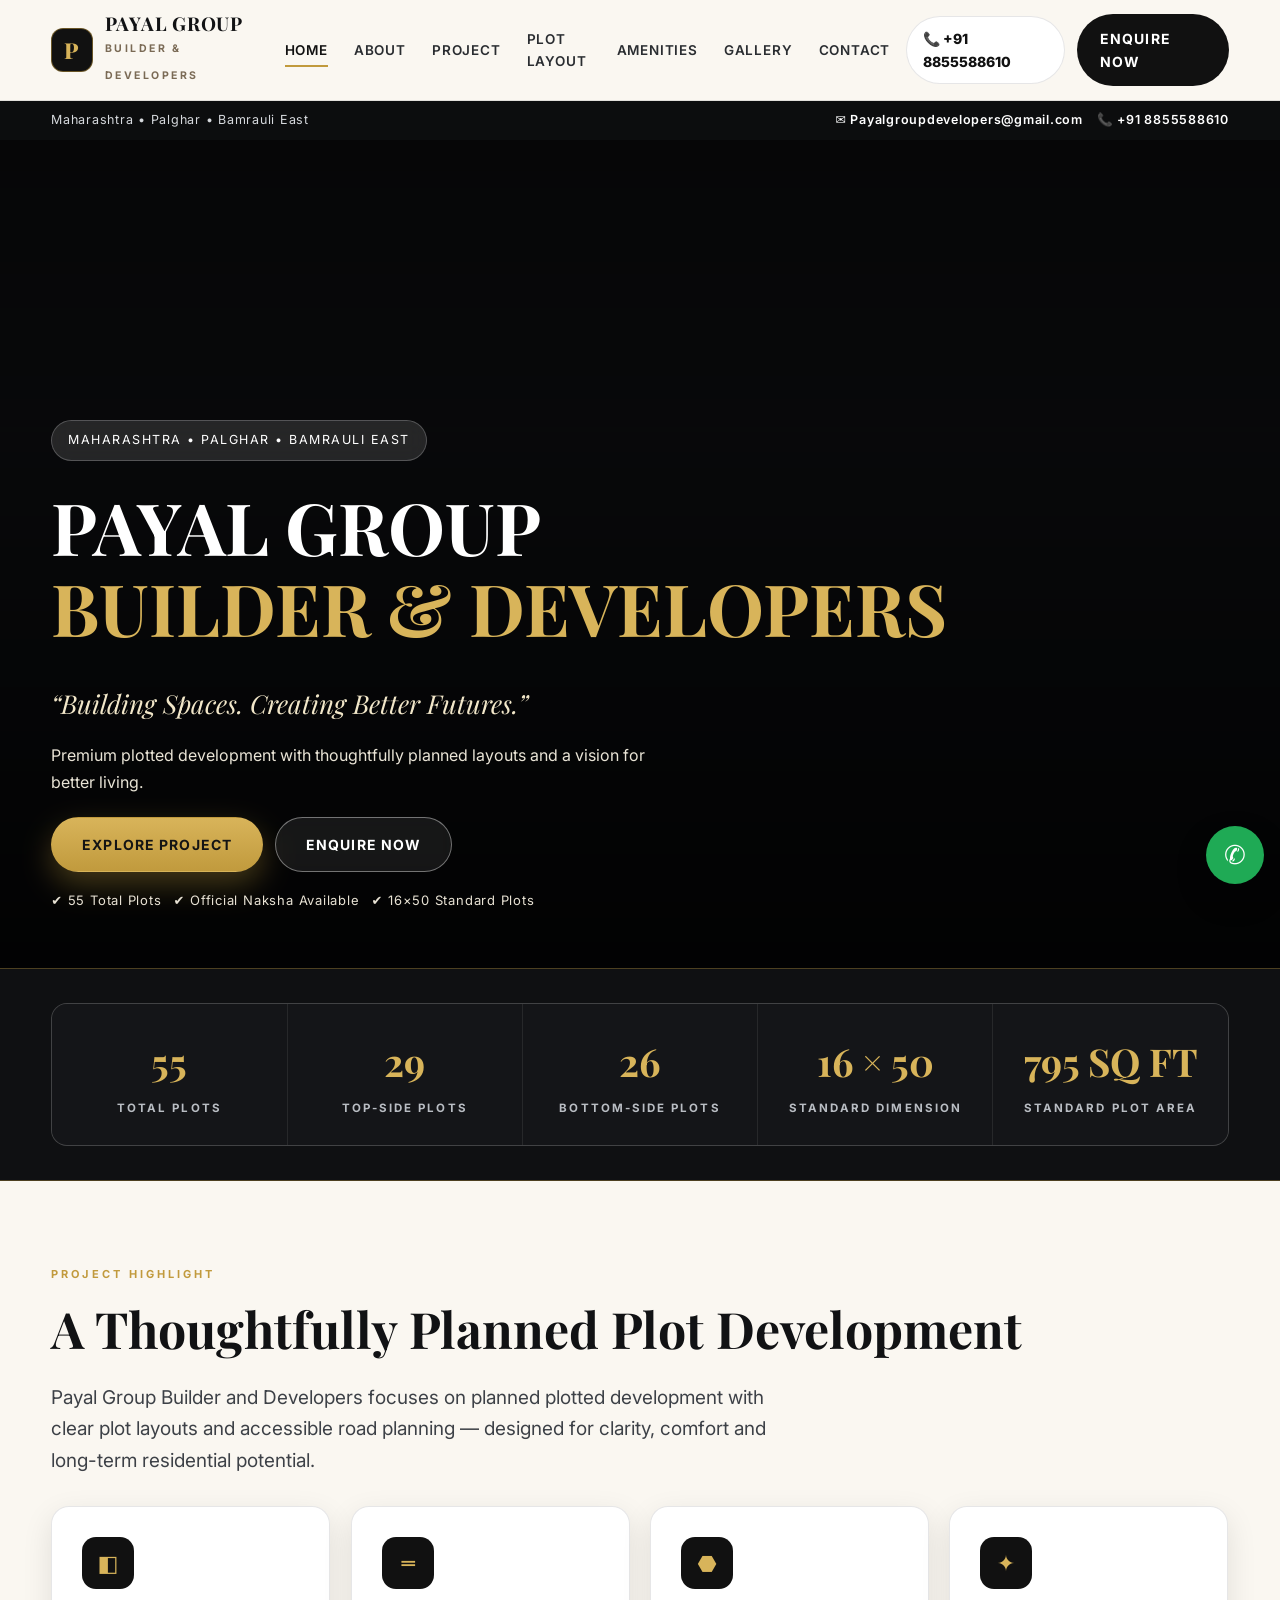
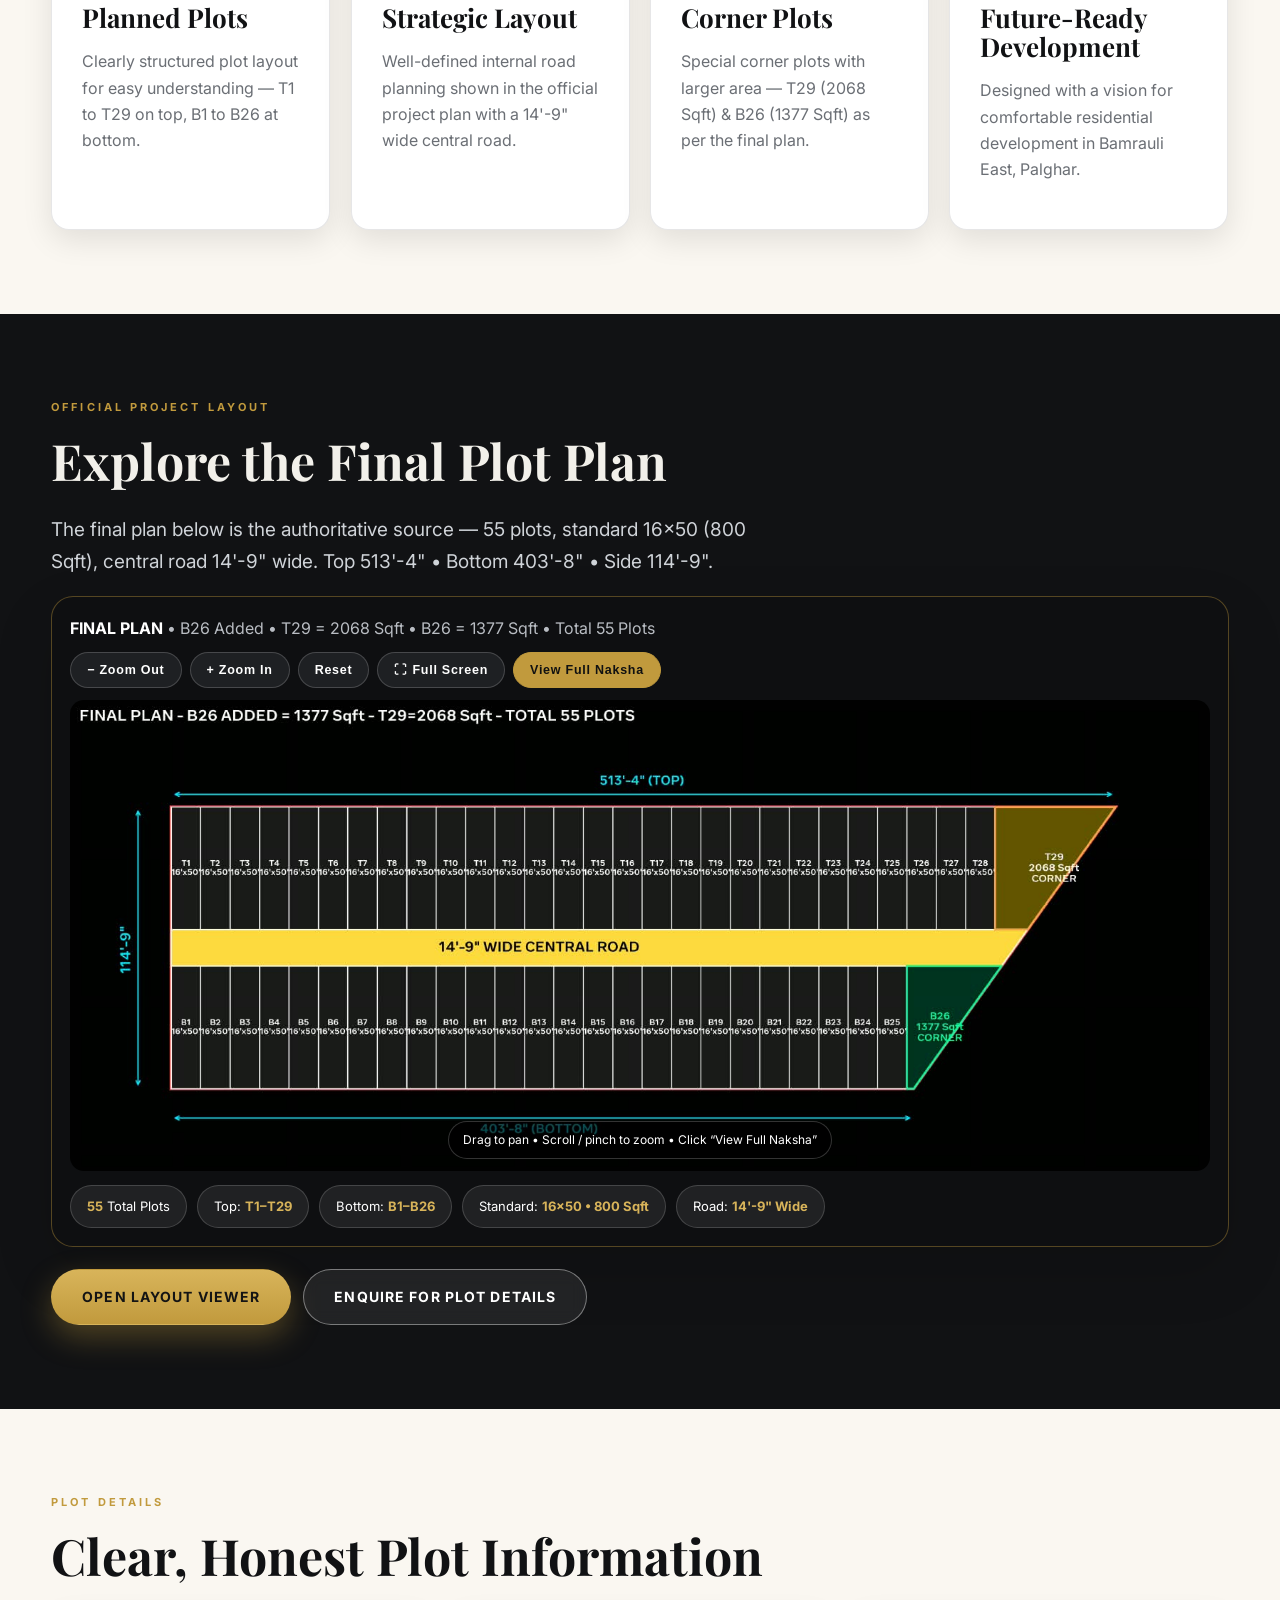
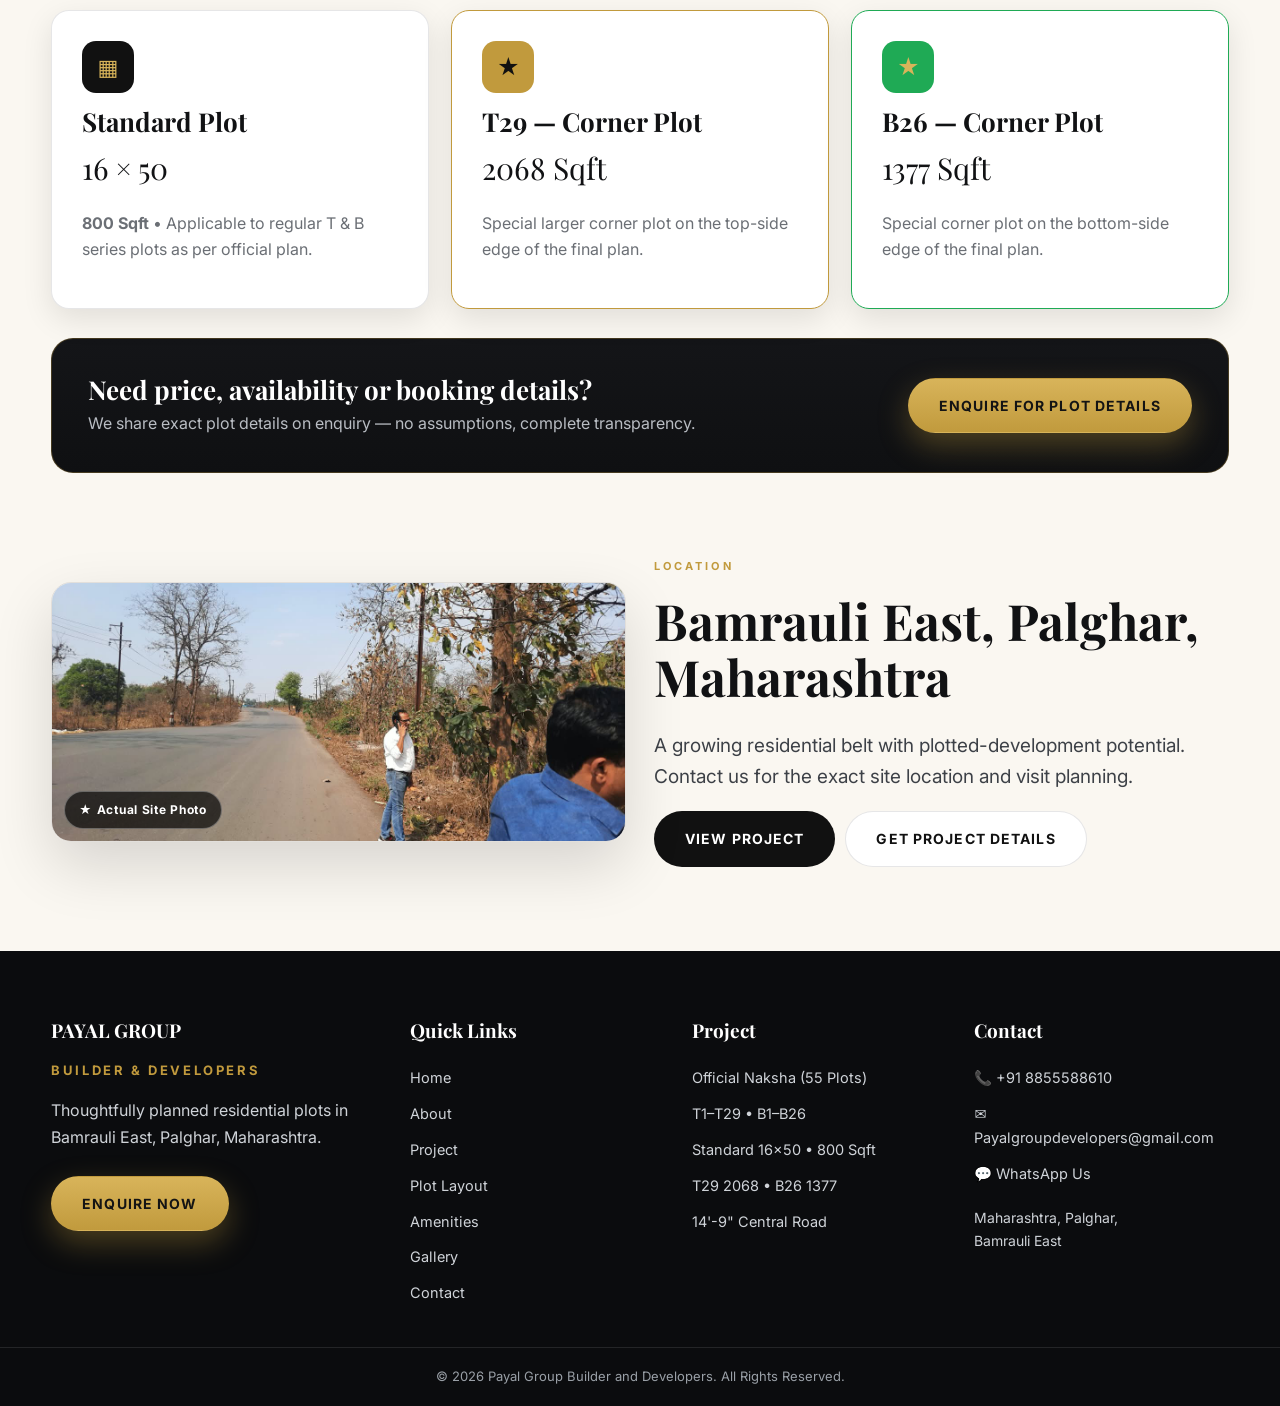
==== index.html @ 5e0423dc "Payal Group Builder and Developers website - initial release" ====
<!DOCTYPE html>
<html lang="en">
<head>
<meta charset="UTF-8"><meta name="viewport" content="width=device-width, initial-scale=1.0">
<title>Payal Group Builder and Developers | Plots in Palghar, Maharashtra</title>
<meta name="description" content="Payal Group Builder and Developers – Explore planned residential plots in Bamrauli East, Palghar, Maharashtra with the official project layout and plot details.">
<link rel="preconnect" href="https://fonts.googleapis.com"><link rel="preconnect" href="https://fonts.gstatic.com" crossorigin>
<link href="https://fonts.googleapis.com/css2?family=Playfair+Display:wght@500;600;700;800&family=Inter:wght@400;500;600;700;800&display=swap" rel="stylesheet">
<link rel="stylesheet" href="css/style.css">
</head>
<body>
<div class="topbar"><div class="container"><span>Maharashtra • Palghar • Bamrauli East</span><span class="top-links"><a class="email-link" href="mailto:Payalgroupdevelopers@gmail.com">✉️ Payalgroupdevelopers@gmail.com</a><a href="tel:+918855588610">📞 +91 8855588610</a></span></div></div>
<header class="site"><div class="container nav">
<a class="brand" href="index.html"><span class="brand-mark">P</span><span><b>PAYAL GROUP</b><small>BUILDER & DEVELOPERS</small></span></a>
<nav class="links"><a href="index.html">Home</a><a href="about.html">About</a><a href="project.html">Project</a><a href="layout.html">Plot Layout</a><a href="amenities.html">Amenities</a><a href="gallery.html">Gallery</a><a href="contact.html">Contact</a></nav>
<div class="nav-cta"><a class="phone-pill" href="tel:+918855588610">📞 +91 8855588610</a><a class="btn btn-dark" href="enquire.html" style="padding:12px 22px">Enquire Now</a><button class="hamburger" id="hamburger" onclick="toggleMenu()">☰</button></div>
</div><div class="mobile-menu" id="mobileMenu"><div class="inner">
<a href="index.html">Home <span>→</span></a><a href="about.html">About <span>→</span></a><a href="project.html">Project <span>→</span></a><a href="layout.html">Plot Layout <span>→</span></a><a href="amenities.html">Amenities <span>→</span></a><a href="gallery.html">Gallery <span>→</span></a><a href="contact.html">Contact <span>→</span></a>
<div class="mcta"><a href="enquire.html" class="btn btn-gold" style="justify-content:center">Enquire Now</a><a href="tel:+918855588610" class="btn btn-outline" style="justify-content:center">Call Now</a></div>
</div></div></header>

<section class="hero">
<div class="hero-bg"><img src="https://images.unsplash.com/photo-1500382017468-9049fed747ef?q=80&w=1800&auto=format&fit=crop" alt="Premium plotted development landscape"></div>
<div class="hero-overlay"></div>
<div class="hero-content">
<div class="badge reveal">Maharashtra • Palghar • Bamrauli East</div>
<h1 class="reveal">PAYAL GROUP<br><span>BUILDER & DEVELOPERS</span></h1>
<p class="sub reveal">“Building Spaces. Creating Better Futures.”</p>
<p class="reveal" style="max-width:60ch;color:#e9e4d6">Premium plotted development with thoughtfully planned layouts and a vision for better living.</p>
<div class="hero-actions reveal"><a class="btn btn-gold" href="project.html">Explore Project</a><a class="btn btn-outline" href="enquire.html">Enquire Now</a></div>
<div class="hero-meta reveal"><span>✔ 55 Total Plots</span><span>✔ Official Naksha Available</span><span>✔ 16×50 Standard Plots</span></div>
</div>
</section>

<div class="stats"><div class="container"><div class="stats-grid">
<div class="stat"><strong data-count="55">0</strong><span>Total Plots</span></div>
<div class="stat"><strong data-count="29">0</strong><span>Top-Side Plots</span></div>
<div class="stat"><strong data-count="26">0</strong><span>Bottom-Side Plots</span></div>
<div class="stat"><strong>16 × 50</strong><span>Standard Dimension</span></div>
<div class="stat"><strong data-count="800" data-suffix=" SQ FT">0</strong><span>Standard Plot Area</span></div>
</div></div></div>

<section><div class="container">
<div class="eyebrow reveal">Project Highlight</div>
<h2 class="reveal">A Thoughtfully Planned Plot Development</h2>
<p class="lead reveal">Payal Group Builder and Developers focuses on planned plotted development with clear plot layouts and accessible road planning — designed for clarity, comfort and long-term residential potential.</p>
<div class="grid4" style="margin-top:30px">
<div class="card reveal"><div class="icon">◧</div><h3>Planned Plots</h3><p class="muted">Clearly structured plot layout for easy understanding — T1 to T29 on top, B1 to B26 at bottom.</p></div>
<div class="card reveal"><div class="icon">═</div><h3>Strategic Layout</h3><p class="muted">Well-defined internal road planning shown in the official project plan with a 14'-9" wide central road.</p></div>
<div class="card reveal"><div class="icon">⬣</div><h3>Corner Plots</h3><p class="muted">Special corner plots with larger area — T29 (2068 Sqft) & B26 (1377 Sqft) as per the final plan.</p></div>
<div class="card reveal"><div class="icon">✦</div><h3>Future-Ready Development</h3><p class="muted">Designed with a vision for comfortable residential development in Bamrauli East, Palghar.</p></div>
</div>
</div></section>

<section class="dark"><div class="container">
<div class="eyebrow reveal">Official Project Layout</div>
<h2 class="reveal">Explore the Final Plot Plan</h2>
<p class="lead reveal">The final plan below is the authoritative source — 55 plots, standard 16×50 (800 Sqft), central road 14'-9" wide. Top 513'-4" • Bottom 403'-8" • Side 114'-9".</p>
<div class="plan-frame reveal" id="planFrame">
<div class="plan-toolbar"><div><b>FINAL PLAN</b> <span class="muted" style="color:#b9bdc3">• B26 Added • T29 = 2068 Sqft • B26 = 1377 Sqft • Total 55 Plots</span></div>
<div class="tools"><button class="tbtn" data-zoom-out>− Zoom Out</button><button class="tbtn" data-zoom-in>+ Zoom In</button><button class="tbtn" data-zoom-reset>Reset</button><button class="tbtn" data-full>⛶ Full Screen</button><button class="tbtn" onclick="openPlanLightbox()" style="background:#C19A3D;border-color:#C19A3D;color:#111">View Full Naksha</button></div></div>
<div class="viewer" id="planViewer"><img id="planViewerImg" src="assets/final-plan.jpg" alt="Official Final Plan — 55 plots, T1-T29, B1-B26, T29 2068 Sqft, B26 1377 Sqft"><span class="hint">Drag to pan • Scroll / pinch to zoom • Click “View Full Naksha”</span></div>
<div id="planFallback" style="display:none"><div class="notice"><b>Official naksha image:</b> please save your provided FINAL PLAN drawing as <b>assets/final-plan.jpg</b> in this folder. Below is a data-accurate schematic for reference only — the uploaded image remains authoritative.</div>
<div style="background:#000;border-radius:14px;padding:18px;margin-top:12px;color:#fff"><div style="display:flex;justify-content:space-between;font-size:12px;color:#22d3ee"><span>← 513'-4" (TOP) →</span><span>114'-9"</span></div><div style="border:1px solid #f87171;margin:10px 0;overflow:hidden;border-radius:8px"><div style="display:grid;grid-template-columns:repeat(29,1fr);font-size:8px;text-align:center;background:#18181b;color:#ddd"><script>document.write(Array.from({length:29},(_,i)=>`<div style='border-right:1px solid #444;padding:14px 0'>T${i+1}<br>16×50</div>`).join(''))</script></div><div style="background:#facc15;color:#111;text-align:center;font-weight:800;padding:10px;font-size:13px">14'-9" WIDE CENTRAL ROAD</div><div style="display:grid;grid-template-columns:repeat(26,1fr);font-size:8px;text-align:center;background:#18181b;color:#ddd"><script>document.write(Array.from({length:26},(_,i)=>`<div style='border-right:1px solid #444;padding:14px 0'>B${i+1}<br>16×50</div>`).join(''))</script></div></div><div style="font-size:12px;color:#22d3ee;text-align:center">← 403'-8" (BOTTOM) → &nbsp; • &nbsp; T29 = 2068 Sqft Corner &nbsp; • &nbsp; B26 = 1377 Sqft Corner</div></div></div>
<div class="data-chips"><span class="chip"><b>55</b> Total Plots</span><span class="chip">Top: <b>T1–T29</b></span><span class="chip">Bottom: <b>B1–B26</b></span><span class="chip">Standard: <b>16×50 • 800 Sqft</b></span><span class="chip">Road: <b>14'-9" Wide</b></span></div>
</div>
<div style="display:flex;gap:12px;flex-wrap:wrap;margin-top:22px"><a class="btn btn-gold" href="layout.html">Open Layout Viewer</a><a class="btn btn-outline" href="enquire.html">Enquire for Plot Details</a></div>
</div></section>

<section><div class="container">
<div class="eyebrow reveal">Plot Details</div>
<h2 class="reveal">Clear, Honest Plot Information</h2>
<div class="grid3" style="margin-top:26px">
<div class="card reveal"><div class="icon">▦</div><h3>Standard Plot</h3><p style="font-family:var(--serif);font-size:30px;margin:6px 0">16 × 50</p><p class="muted"><b>800 Sqft</b> • Applicable to regular T & B series plots as per official plan.</p></div>
<div class="card reveal" style="border-color:#C19A3D"><div class="icon" style="background:#C19A3D;color:#111">★</div><h3>T29 — Corner Plot</h3><p style="font-family:var(--serif);font-size:30px;margin:6px 0">2068 Sqft</p><p class="muted">Special larger corner plot on the top-side edge of the final plan.</p></div>
<div class="card reveal" style="border-color:#1faa55"><div class="icon" style="background:#1faa55">★</div><h3>B26 — Corner Plot</h3><p style="font-family:var(--serif);font-size:30px;margin:6px 0">1377 Sqft</p><p class="muted">Special corner plot on the bottom-side edge of the final plan.</p></div>
</div>
<div class="band reveal" style="margin-top:28px"><div><h3 style="margin:0">Need price, availability or booking details?</h3><p class="muted" style="color:#b9bdc3;margin:6px 0 0">We share exact plot details on enquiry — no assumptions, complete transparency.</p></div><a class="btn btn-gold" href="enquire.html">Enquire for Plot Details</a></div>
</div></section>

<section style="padding-top:0"><div class="container grid2">
<div class="photo-frame reveal"><img src="assets/site-photo.jpg" alt="Actual site approach road — Bamrauli East, Palghar"><span class="photo-tag">★ Actual Site Photo</span></div>
<div><div class="eyebrow reveal">Location</div><h2 class="reveal">Bamrauli East, Palghar, Maharashtra</h2><p class="lead reveal">A growing residential belt with plotted-development potential. Contact us for the exact site location and visit planning.</p><div class="reveal" style="display:flex;gap:10px;flex-wrap:wrap;margin-top:16px"><a class="btn btn-dark" href="project.html">View Project</a><a class="btn btn-ghost" href="https://wa.me/918855588610?text=Hi%2C%20please%20share%20the%20project%20location%20in%20Bamrauli%20East%2C%20Palghar." target="_blank">Get Project Details</a></div></div>
</div></section>

<footer><div class="fgrid">
<div><h4>PAYAL GROUP</h4><p style="font-size:13px;letter-spacing:.2em;color:#C19A3D;font-weight:700">BUILDER & DEVELOPERS</p><p>Thoughtfully planned residential plots in Bamrauli East, Palghar, Maharashtra.</p><a class="btn btn-gold" href="enquire.html" style="margin-top:10px">Enquire Now</a></div>
<div><h4>Quick Links</h4><a href="index.html">Home</a><a href="about.html">About</a><a href="project.html">Project</a><a href="layout.html">Plot Layout</a><a href="amenities.html">Amenities</a><a href="gallery.html">Gallery</a><a href="contact.html">Contact</a></div>
<div><h4>Project</h4><a href="layout.html">Official Naksha (55 Plots)</a><a href="project.html">T1–T29 • B1–B26</a><a href="project.html">Standard 16×50 • 800 Sqft</a><a href="project.html">T29 2068 • B26 1377</a><a href="project.html">14'-9" Central Road</a></div>
<div><h4>Contact</h4><a href="tel:+918855588610">📞 +91 8855588610</a><a href="mailto:Payalgroupdevelopers@gmail.com">✉️ Payalgroupdevelopers@gmail.com</a><a href="https://wa.me/918855588610" target="_blank">💬 WhatsApp Us</a><p style="font-size:14px">Maharashtra, Palghar,<br>Bamrauli East</p></div>
</div><div class="copy">© 2026 Payal Group Builder and Developers. All Rights Reserved.</div></footer>
<div class="float-bar"><a class="float-call" href="tel:+918855588610">📞 Call Now</a><a class="float-wa" href="https://wa.me/918855588610?text=Hi%2C%20I%20want%20plot%20details%20in%20Bamrauli%20East%2C%20Palghar." target="_blank">WhatsApp</a></div>
<a class="side-wa" href="https://wa.me/918855588610?text=Hi%2C%20I%20want%20plot%20details." target="_blank">✆</a>
<div class="lightbox" id="lightbox"><button class="lb-close" onclick="closeLightbox()">✕</button><img id="lightboxImg" src="" alt="Full naksha view"></div>
<script src="js/main.js"></script>
</body>
</html>
---- css/style.css ----
/* Payal Group Builder & Developers — Premium Theme */
:root{
  --charcoal:#111214; --charcoal2:#1a1c1f; --charcoal3:#232629;
  --warm:#FAF7F1; --warm2:#F1EAE0; --muted:#6b6f75;
  --gold:#C19A3D; --gold2:#D8B45A; --gold-soft:#f3e8cd;
  --earth:#7a6a55; --line:rgba(17,18,20,.1); --line-light:rgba(255,255,255,.14);
  --serif:"Playfair Display",Georgia,serif; --sans:"Inter",system-ui,-apple-system,Segoe UI,Roboto,Arial,sans-serif;
  --radius:18px; --shadow:0 24px 60px rgba(0,0,0,.14); --shadow-sm:0 10px 30px rgba(0,0,0,.1);
  --max:1200px;
}
*{box-sizing:border-box}
html{scroll-behavior:smooth}
html,body{overflow-x:clip}
@supports not (overflow:clip){html,body{overflow-x:hidden}}
body{margin:0;font-family:var(--sans);color:var(--charcoal);background:var(--warm);line-height:1.65;-webkit-font-smoothing:antialiased}
img{max-width:100%;display:block}
a{color:inherit}
.container{width:min(var(--max),92%);margin:0 auto}
section{padding:84px 0}
.eyebrow{letter-spacing:.28em;font-size:11px;font-weight:700;color:var(--gold);text-transform:uppercase}
h1,h2,h3{font-family:var(--serif);line-height:1.12;margin:.35em 0 .5em;font-weight:700}
h1{font-size:clamp(38px,6vw,72px)} h2{font-size:clamp(30px,4vw,50px)} h3{font-size:clamp(20px,2.4vw,26px)}
.lead{font-size:clamp(16px,1.6vw,19px);color:#3d4147;max-width:62ch}
.dark .lead{color:#cfd3d8}
.muted{color:var(--muted)} .dark .muted{color:#a9adb3}
.btn{display:inline-flex;align-items:center;justify-content:center;gap:10px;padding:15px 30px;border-radius:999px;font-weight:700;font-size:14px;letter-spacing:.08em;text-decoration:none;border:1px solid transparent;cursor:pointer;transition:.25s;text-transform:uppercase}
.btn-gold{background:linear-gradient(180deg,var(--gold2),var(--gold));color:#141414;box-shadow:0 12px 30px rgba(193,154,61,.35)}
.btn-gold:hover{transform:translateY(-2px);box-shadow:0 18px 40px rgba(193,154,61,.45)}
.btn-outline{border-color:rgba(255,255,255,.4);color:#fff;background:rgba(255,255,255,.08);backdrop-filter:blur(8px)}
.btn-outline:hover{background:#fff;color:#111}
.btn-dark{background:#111;color:#fff} .btn-dark:hover{background:#000;transform:translateY(-2px)}
.btn-light{background:#fff;color:#111} .btn-ghost{border-color:var(--line);color:#111;background:#fff}
.badge{display:inline-flex;align-items:center;gap:8px;padding:9px 16px;border-radius:999px;background:rgba(255,255,255,.12);border:1px solid rgba(255,255,255,.22);color:#fff;font-size:12.5px;letter-spacing:.12em;text-transform:uppercase;backdrop-filter:blur(10px)}
.badge.darkb{background:#111;color:#fff;border-color:#111}
/* Header */
.topbar{background:#0c0d0e;color:#d6d9dd;font-size:12.5px;letter-spacing:.06em}
.topbar .container{display:flex;justify-content:space-between;align-items:center;padding:9px 0;gap:12px}
.topbar a{text-decoration:none;color:#fff;font-weight:600}
.topbar .container{flex-wrap:wrap;row-gap:4px}
.top-links{display:flex;gap:14px;align-items:center;flex-wrap:wrap}
.email-link{overflow:hidden;text-overflow:ellipsis;white-space:nowrap;max-width:60vw}
.photo-frame{position:relative;border-radius:20px;overflow:hidden;box-shadow:var(--shadow);border:1px solid var(--line)}
.photo-frame img{width:100%;height:auto;object-fit:cover}
.photo-tag{position:absolute;left:12px;bottom:12px;background:rgba(0,0,0,.68);color:#fff;font-size:12px;font-weight:700;letter-spacing:.06em;padding:8px 14px;border-radius:999px;border:1px solid rgba(255,255,255,.3)}
.plan-img{width:100%;height:auto;border-radius:14px;border:1px solid rgba(255,255,255,.15);cursor:zoom-in}
header.site{position:fixed;top:0;left:0;right:0;z-index:90;background:rgba(250,247,241,.97);backdrop-filter:blur(14px);-webkit-backdrop-filter:blur(14px);border-bottom:1px solid var(--line)}
.nav{display:flex;align-items:center;justify-content:space-between;padding:14px 0;gap:16px}
.brand{text-decoration:none;display:flex;align-items:center;gap:12px}
.brand-mark{width:44px;height:44px;border-radius:12px;background:#111;color:var(--gold2);display:grid;place-items:center;font-family:var(--serif);font-weight:800;font-size:22px;border:1px solid rgba(193,154,61,.5)}
.brand b{font-family:var(--serif);font-size:19px;letter-spacing:.04em;display:block;line-height:1}
.brand small{font-size:10.5px;letter-spacing:.24em;color:var(--earth);font-weight:700}
.links{display:flex;gap:26px;align-items:center}
.links a{text-decoration:none;font-size:13.5px;font-weight:600;letter-spacing:.06em;color:#2a2d31;text-transform:uppercase;position:relative;padding:6px 0}
.links a.active,.links a:hover{color:#111}
.links a.active::after,.links a:hover::after{content:"";position:absolute;left:0;right:0;bottom:0;height:2px;background:var(--gold)}
.nav-cta{display:flex;align-items:center;gap:12px}
.phone-pill{display:flex;align-items:center;gap:8px;text-decoration:none;font-weight:800;font-size:14px;color:#111;border:1px solid var(--line);padding:10px 16px;border-radius:999px;background:#fff}
.hamburger{display:none;border:1px solid var(--line);background:#111;color:#fff;border-radius:12px;width:48px;height:48px;font-size:21px;cursor:pointer;line-height:1;transition:.25s;flex-shrink:0}
.hamburger:hover{background:var(--gold);border-color:var(--gold);color:#111}
.hamburger.open{background:var(--gold);border-color:var(--gold);color:#111}
/* mobile top dropdown — premium slide from top, upper-half cover */
header.site{transition:box-shadow .3s,background .3s}
header.site.scrolled{box-shadow:0 10px 30px rgba(0,0,0,.12);background:rgba(250,247,241,.97)}
header.site.scrolled .nav{padding:9px 0}
.nav{transition:padding .3s}
.mobile-menu{display:block;position:fixed;top:64px;left:0;right:0;z-index:89;overflow:hidden;max-height:0;opacity:0;transform:translateY(-10px);transition:max-height .45s cubic-bezier(.4,0,.2,1),opacity .3s,transform .4s cubic-bezier(.4,0,.2,1);background:#0f1012;color:#fff;border-top:1px solid transparent;visibility:hidden;border-radius:0 0 22px 22px}
.mobile-menu.open{max-height:calc(100dvh - 60px);max-height:calc(100svh - 60px);opacity:1;transform:translateY(0);visibility:visible;border-top-color:var(--line-light);box-shadow:0 30px 60px rgba(0,0,0,.45);overflow-y:auto;-webkit-overflow-scrolling:touch}
.mobile-menu .inner{padding:14px 4% 22px;display:grid;gap:4px}
.mobile-menu a{color:#fff;text-decoration:none;padding:14px 14px;min-height:48px;border-radius:12px;font-weight:600;letter-spacing:.05em;border-bottom:1px solid rgba(255,255,255,.08);display:flex;justify-content:space-between;align-items:center;font-size:15px}
.mobile-menu a:hover,.mobile-menu a.active{background:rgba(193,154,61,.16);color:var(--gold2)}
.mobile-menu .mcta{margin-top:12px;display:grid;grid-template-columns:1fr 1fr;gap:10px}
.mobile-menu .mcta .btn{padding:14px 10px;font-size:13px}
/* dynamic utilities */
#scrollProgress{position:fixed;top:0;left:0;height:3px;width:0;background:linear-gradient(90deg,var(--gold2),var(--gold));z-index:200;transition:width .1s linear}
#backTop{position:fixed;left:16px;bottom:16px;z-index:69;width:48px;height:48px;border-radius:50%;border:1px solid var(--line);background:#111;color:var(--gold2);font-size:20px;cursor:pointer;display:grid;place-items:center;opacity:0;pointer-events:none;transform:translateY(12px);transition:.3s;box-shadow:0 12px 28px rgba(0,0,0,.25)}
#backTop.show{opacity:1;pointer-events:auto;transform:none}
#backTop:hover{background:var(--gold);color:#111}
body.menu-open{overflow:hidden}
.hero-bg img{will-change:transform}
.reveal{transition-delay:var(--d,0s)}
.card{will-change:transform}
.card.tilting{transition:transform .15s ease-out,box-shadow .25s}
.marquee{overflow:hidden;white-space:nowrap;background:#0f1012;color:var(--gold2);border-top:1px solid rgba(193,154,61,.35);border-bottom:1px solid rgba(193,154,61,.35);padding:12px 0;font-size:13px;letter-spacing:.14em;font-weight:700}
.marquee span{display:inline-block;padding-left:100%;animation:mq 28s linear infinite}
@keyframes mq{to{transform:translateX(-100%)}}
.faq-item{border:1px solid var(--line);border-radius:14px;background:#fff;margin-bottom:12px;overflow:hidden}
.faq-q{width:100%;text-align:left;background:none;border:0;padding:16px 18px;font-weight:700;font-size:15px;cursor:pointer;display:flex;justify-content:space-between;gap:10px;align-items:center}
.faq-a{max-height:0;overflow:hidden;transition:max-height .35s ease;padding:0 18px;color:#555;font-size:14.5px}
.faq-item.open .faq-a{max-height:220px;padding-bottom:16px}
.lb-prev,.lb-next{position:absolute;top:50%;transform:translateY(-50%);background:#fff;border:0;border-radius:50%;width:48px;height:48px;font-size:20px;cursor:pointer;font-weight:800}
.lb-prev{left:18px}.lb-next{right:18px}
@media(max-width:640px){.lb-prev{left:8px}.lb-next{right:8px}#backTop{bottom:132px}}
/* Hero */
.hero{position:relative;min-height:92vh;display:flex;align-items:flex-end;color:#fff;padding:0;overflow:hidden;background:#0b0c0e}
.hero-bg{position:absolute;inset:0}
.hero-bg img{width:100%;height:100%;object-fit:cover;transform:scale(1.06);animation:heroZoom 18s ease-in-out infinite alternate}
@keyframes heroZoom{from{transform:scale(1.06)}to{transform:scale(1.14)}}
.hero-overlay{position:absolute;inset:0;background:linear-gradient(180deg,rgba(0,0,0,.45) 0%,rgba(0,0,0,.25) 35%,rgba(0,0,0,.78) 100%)}
.hero-content{position:relative;padding:70px 0 56px;width:min(var(--max),92%);margin:0 auto}
.hero h1 span{color:var(--gold2)}
.hero p.sub{font-family:var(--serif);font-style:italic;font-size:clamp(18px,2.4vw,26px);color:#f2e7c9;margin:10px 0}
.hero-actions{display:flex;gap:12px;flex-wrap:wrap;margin-top:22px}
.hero-meta{display:flex;gap:12px;flex-wrap:wrap;margin-top:18px;color:#e8e2d4;font-size:13px;letter-spacing:.06em}
.reveal{opacity:0;transform:translateY(26px);transition:opacity .8s ease,transform .8s ease}
.reveal.visible{opacity:1;transform:none}
/* Stats */
.stats{background:#0f1012;color:#fff;padding:34px 0;border-top:1px solid rgba(193,154,61,.35);border-bottom:1px solid rgba(193,154,61,.35)}
.stats-grid{display:grid;grid-template-columns:repeat(5,1fr);gap:1px;background:rgba(255,255,255,.1);border:1px solid rgba(255,255,255,.12);border-radius:16px;overflow:hidden}
.stat{background:#141518;padding:26px 18px;text-align:center}
.stat strong{font-family:var(--serif);font-size:clamp(26px,3vw,40px);color:var(--gold2);display:block}
.stat span{font-size:11.5px;letter-spacing:.18em;color:#b9bdc3;text-transform:uppercase;font-weight:700}
/* Cards */
.grid3{display:grid;grid-template-columns:repeat(3,1fr);gap:22px}
.grid4{display:grid;grid-template-columns:repeat(4,1fr);gap:20px}
.grid2{display:grid;grid-template-columns:1fr 1fr;gap:28px;align-items:center}
.card{background:#fff;border:1px solid var(--line);border-radius:var(--radius);padding:30px;box-shadow:var(--shadow-sm);transition:.25s}
.card:hover{transform:translateY(-6px);box-shadow:var(--shadow)}
.card .icon{width:52px;height:52px;border-radius:14px;background:#111;color:var(--gold2);display:grid;place-items:center;font-size:22px;margin-bottom:14px}
.card h3{margin:8px 0}
.dark{background:var(--charcoal);color:#f2f0ea}
.dark .card{background:#1b1d20;border-color:rgba(255,255,255,.1);color:#ece9e2;box-shadow:none}
/* Layout viewer */
.plan-frame{background:#0e0f11;border:1px solid rgba(193,154,61,.4);border-radius:22px;padding:18px;box-shadow:var(--shadow)}
.plan-toolbar{display:flex;gap:10px;flex-wrap:wrap;align-items:center;justify-content:space-between;margin-bottom:12px;color:#fff}
.plan-toolbar .tools{display:flex;gap:8px;flex-wrap:wrap}
.tbtn{background:#1e2023;color:#fff;border:1px solid rgba(255,255,255,.18);padding:10px 16px;border-radius:999px;font-weight:700;font-size:12.5px;letter-spacing:.06em;cursor:pointer}
.tbtn:hover{background:var(--gold);color:#111;border-color:var(--gold)}
.viewer{position:relative;background:#000;border-radius:14px;overflow:hidden;min-height:320px;display:grid;place-items:center;touch-action:none;cursor:grab}
.viewer img{width:100%;height:auto;max-width:100%;max-height:none;transform-origin:center center;user-select:none;-webkit-user-drag:none}
.viewer .hint{position:absolute;bottom:12px;left:50%;transform:translateX(-50%);background:rgba(0,0,0,.65);color:#fff;font-size:12px;padding:8px 14px;border-radius:999px;border:1px solid rgba(255,255,255,.2)}
.data-chips{display:flex;gap:10px;flex-wrap:wrap;margin-top:14px}
.chip{background:rgba(255,255,255,.08);border:1px solid rgba(255,255,255,.16);color:#fff;padding:10px 16px;border-radius:999px;font-size:13px}
.chip b{color:var(--gold2)}
.notice{background:#fff8e6;border:1px solid #e8d29a;color:#5a4a1e;padding:14px 16px;border-radius:14px;font-size:14px;margin-top:14px}
/* Table */
.table{width:100%;border-collapse:separate;border-spacing:0;overflow:hidden;border-radius:16px;border:1px solid var(--line);background:#fff}
.table th,.table td{padding:16px 18px;text-align:left;font-size:14.5px;border-bottom:1px solid var(--line)}
.table th{background:#111;color:var(--gold2);font-size:12px;letter-spacing:.14em;text-transform:uppercase}
.table tr:last-child td{border-bottom:0}
/* Gallery */
.ggrid{display:grid;grid-template-columns:repeat(3,1fr);gap:16px}
.gitem{position:relative;border-radius:16px;overflow:hidden;aspect-ratio:4/3;background:#ddd;cursor:zoom-in;border:1px solid var(--line)}
.gitem img{width:100%;height:100%;object-fit:cover;transition:.6s}
.gitem:hover img{transform:scale(1.07)}
.gitem span{position:absolute;left:12px;bottom:12px;background:rgba(0,0,0,.65);color:#fff;font-size:12px;padding:7px 12px;border-radius:999px;border:1px solid rgba(255,255,255,.25)}
/* Lightbox */
.lightbox{position:fixed;inset:0;background:rgba(0,0,0,.92);z-index:100;display:none;align-items:center;justify-content:center;padding:20px}
.lightbox.open{display:flex}
.lightbox img{max-width:min(1100px,94vw);max-height:86vh;border-radius:12px;box-shadow:0 30px 80px rgba(0,0,0,.5)}
.lb-close,.lb-zoom{position:absolute;background:#fff;border:0;border-radius:999px;width:46px;height:46px;font-size:18px;cursor:pointer;font-weight:800}
.lb-close{top:18px;right:18px} .lb-zoom{bottom:18px;right:18px}
/* Forms */
.form{background:#fff;border:1px solid var(--line);border-radius:20px;padding:30px;box-shadow:var(--shadow-sm)}
.form label{font-size:12px;font-weight:800;letter-spacing:.12em;text-transform:uppercase;color:#555;display:block;margin:14px 0 7px}
.form input,.form select,.form textarea{width:100%;padding:14px 15px;border-radius:12px;border:1.5px solid #ddd7cb;background:#fff;font-size:15px;font-family:var(--sans)}
.form input:focus,.form select:focus,.form textarea:focus{outline:none;border-color:var(--gold)}
.form textarea{min-height:120px;resize:vertical}
.form-row{display:grid;grid-template-columns:1fr 1fr;gap:14px}
/* Footer */
footer{background:#0b0c0e;color:#cfd3d8;padding:64px 0 0;margin-top:0}
.fgrid{display:grid;grid-template-columns:1.3fr 1fr 1fr 1fr;gap:28px;width:min(var(--max),92%);margin:0 auto}
footer h4{color:#fff;font-family:var(--serif);margin:0 0 14px;font-size:19px}
footer a{color:#cfd3d8;text-decoration:none;display:block;padding:6px 0;font-size:14.5px}
footer a:hover{color:var(--gold2)}
.copy{border-top:1px solid rgba(255,255,255,.1);margin-top:36px;padding:18px 0;text-align:center;font-size:13px;color:#9aa0a7}
/* Floating */
.float-bar{position:fixed;bottom:14px;left:50%;transform:translateX(-50%);z-index:70;display:none;gap:10px;width:min(480px,94vw)}
.float-bar a{flex:1;text-align:center;text-decoration:none;font-weight:800;padding:14px;border-radius:999px;font-size:14px;letter-spacing:.04em}
.float-call{background:#fff;color:#111;border:1px solid #ddd}
.float-wa{background:#1faa55;color:#fff;box-shadow:0 14px 30px rgba(0,0,0,.25)}
.side-wa{position:fixed;right:16px;bottom:16px;z-index:70;width:58px;height:58px;border-radius:50%;background:#1faa55;display:grid;place-items:center;color:#fff;font-size:26px;text-decoration:none;box-shadow:0 14px 30px rgba(0,0,0,.3)}
.page-hero{background:#0f1012;color:#fff;padding:74px 0 54px;position:relative;overflow:hidden}
.page-hero::after{content:"";position:absolute;right:-80px;top:-80px;width:340px;height:340px;border:1px solid rgba(193,154,61,.4);border-radius:50%}
.band{background:linear-gradient(180deg,#141518,#0f1012);color:#fff;border:1px solid rgba(193,154,61,.3);border-radius:22px;padding:36px;display:flex;justify-content:space-between;gap:20px;align-items:center;flex-wrap:wrap}
.kv{display:grid;grid-template-columns:180px 1fr;gap:10px;padding:12px 0;border-bottom:1px dashed var(--line);font-size:15px}
@media(max-width:980px){
  .links,.nav-cta .phone-pill,.nav-cta .btn{display:none}
  .hamburger{display:grid;place-items:center}
  .nav{padding:10px 0;gap:10px}
  .brand-mark{width:38px;height:38px;font-size:19px;border-radius:10px}
  .brand b{font-size:16px}
  .brand small{font-size:9px;letter-spacing:.18em}
  .topbar{font-size:11.5px}
  .topbar .container{padding:7px 0}
  .grid3,.grid4,.grid2,.fgrid{grid-template-columns:1fr 1fr}
  .stats-grid{grid-template-columns:repeat(2,1fr)}
  .stat:last-child{grid-column:span 2}
  .ggrid{grid-template-columns:1fr 1fr}
  section{padding:60px 0}
}
@media(max-width:640px){
  .topbar .container{font-size:11px}
  .email-link{max-width:54vw}
  .grid3,.grid4,.grid2,.fgrid,.form-row{grid-template-columns:1fr}
  .ggrid{grid-template-columns:1fr}
  .stats-grid{grid-template-columns:1fr 1fr}
  .stat{padding:18px 10px}
  .float-bar{display:flex}
  .side-wa{bottom:76px}
  .hero{min-height:88vh}
  .hero-content{padding:56px 0 100px}
  .hero-actions .btn{flex:1;min-height:52px;font-size:13px;padding:14px 12px}
  .plan-toolbar{flex-direction:column;align-items:flex-start}
  .plan-frame{padding:12px;border-radius:16px}
  .viewer{min-height:260px}
  .btn{min-height:48px}
  .form{padding:22px 18px}
  .kv{grid-template-columns:1fr;gap:2px}
  .fgrid{gap:20px}
}
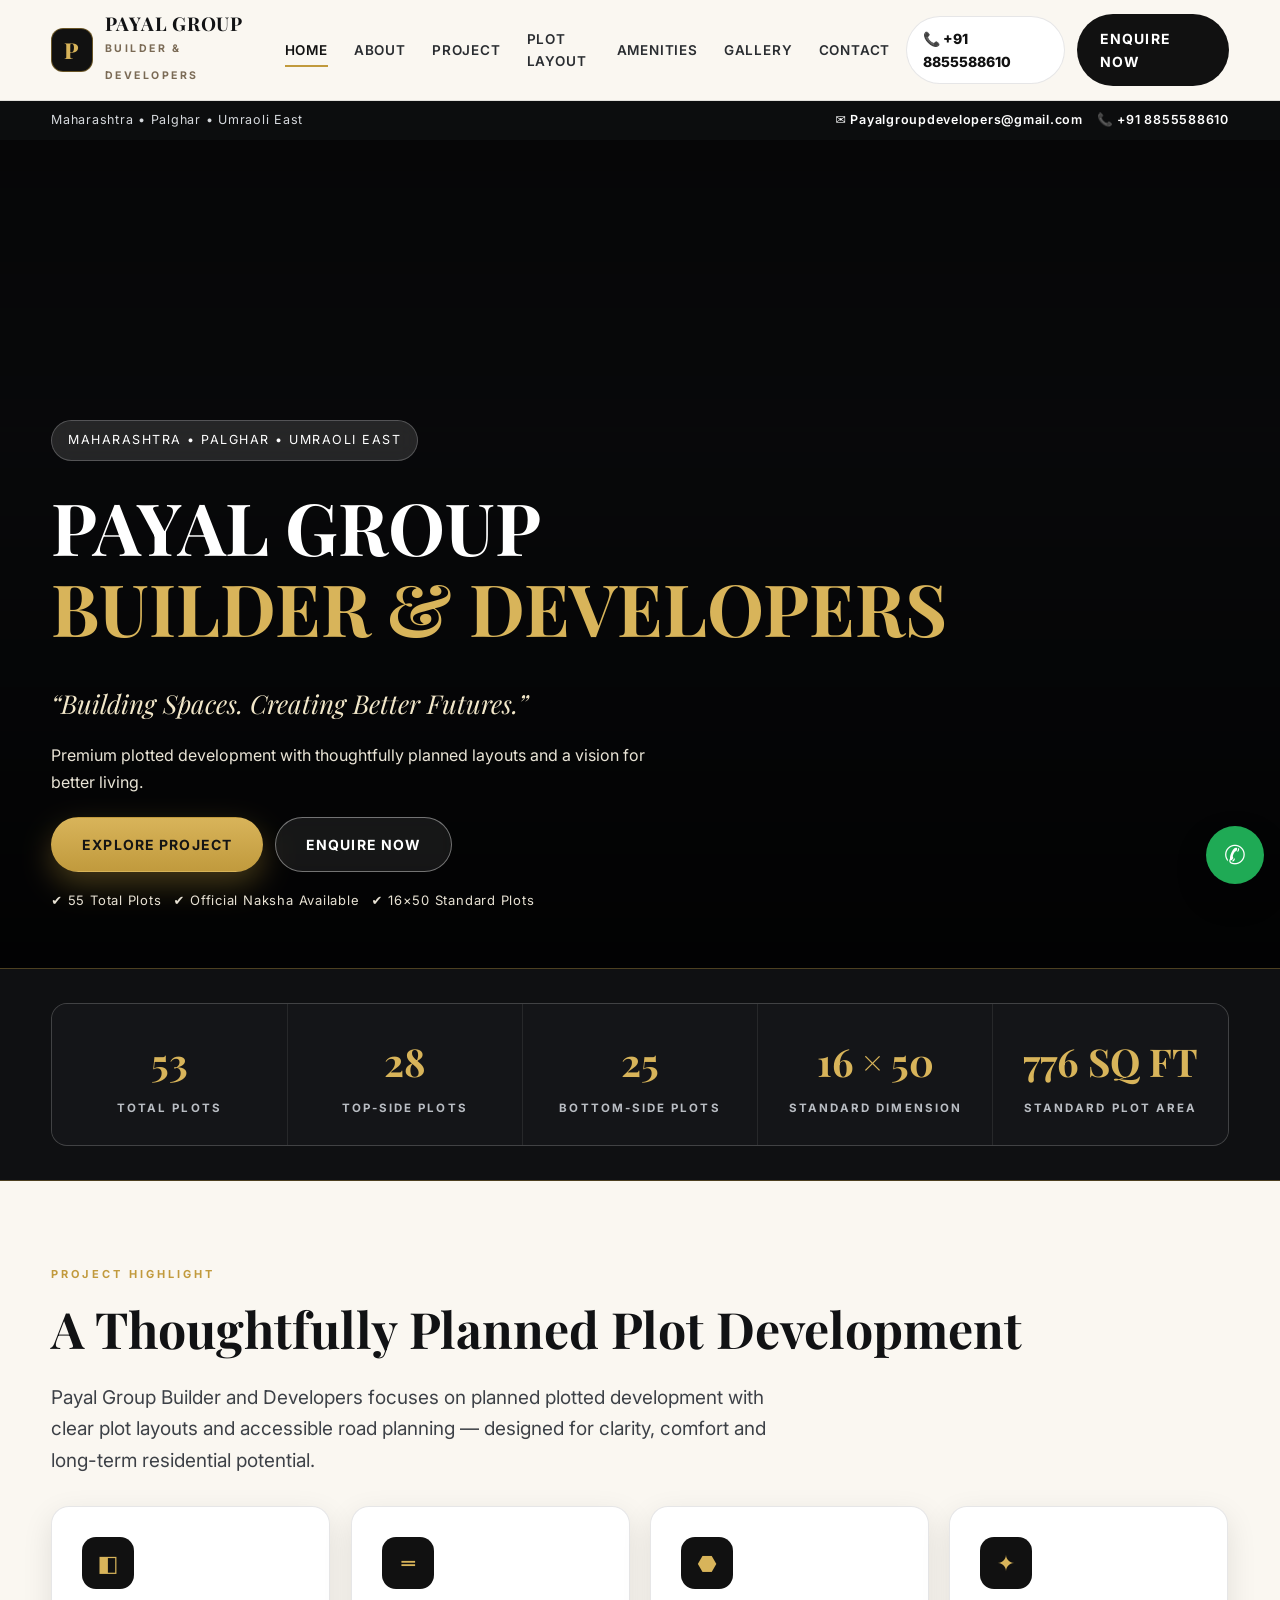
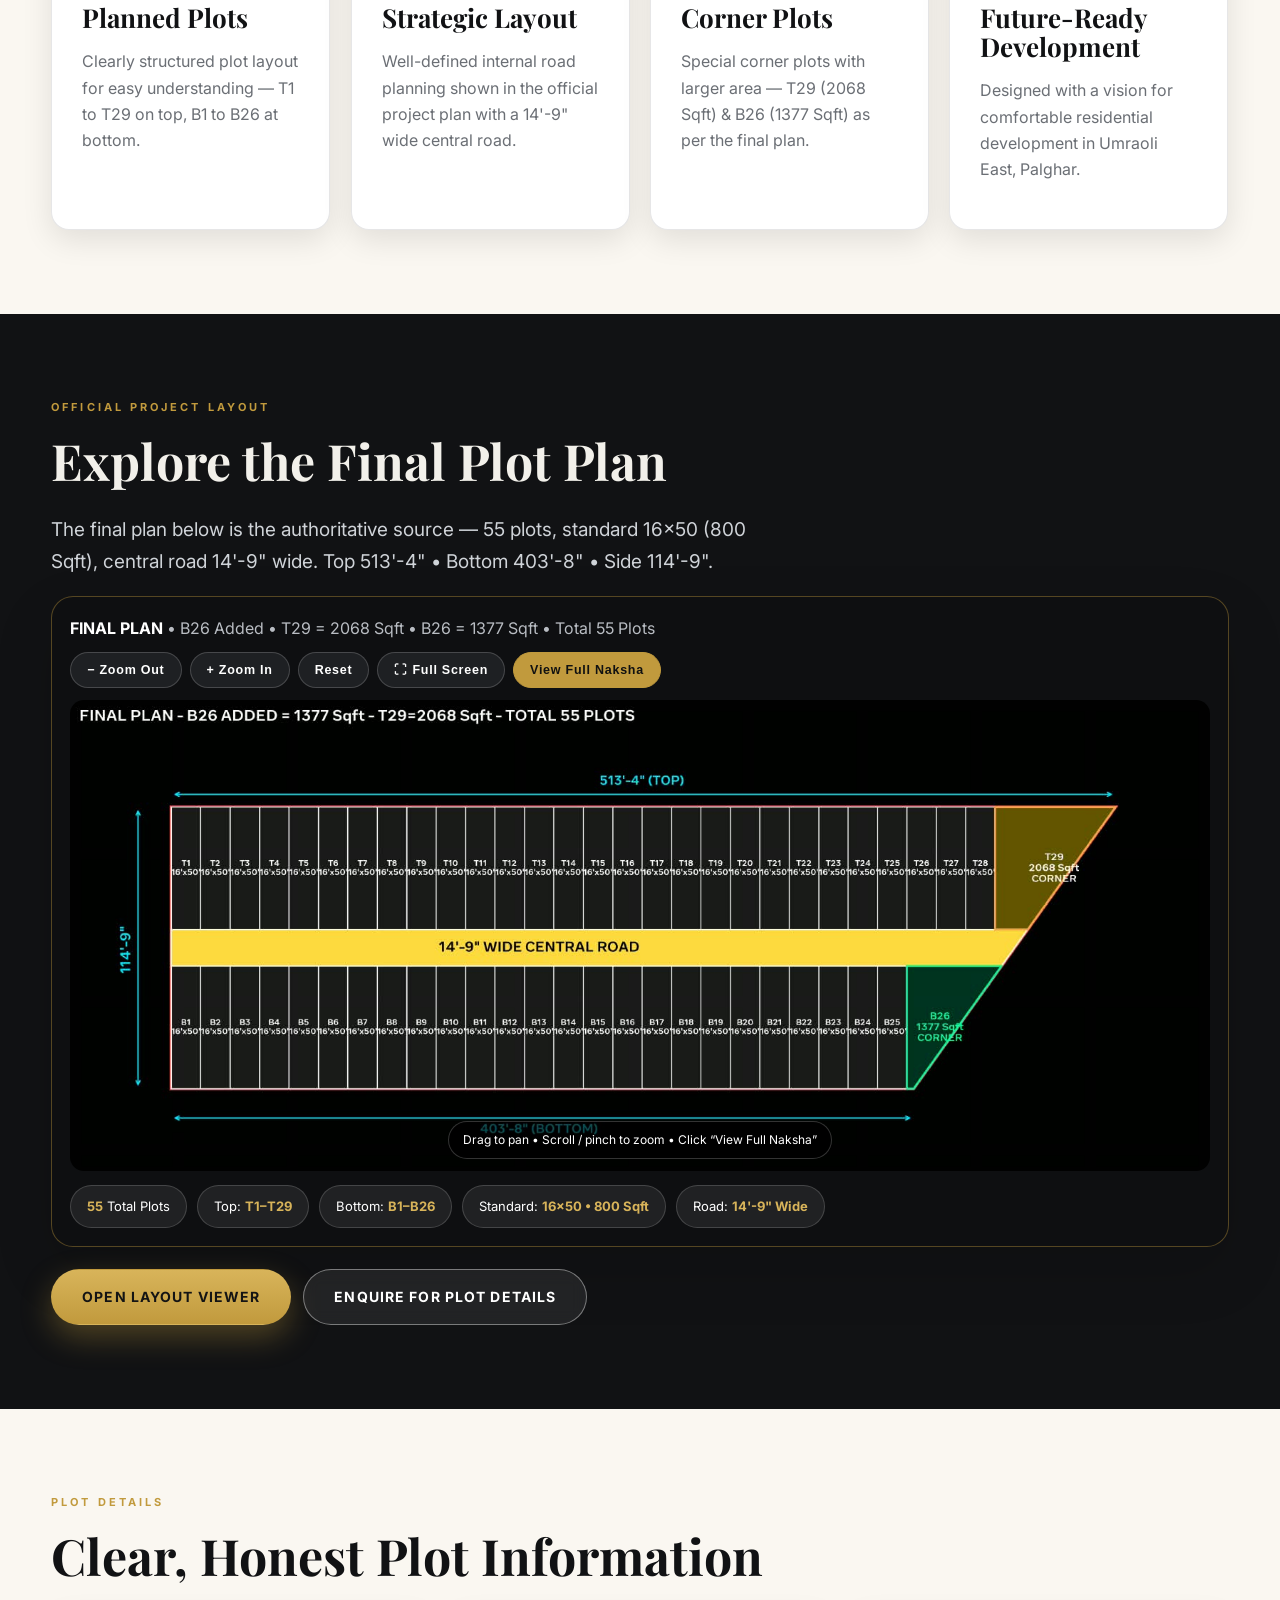
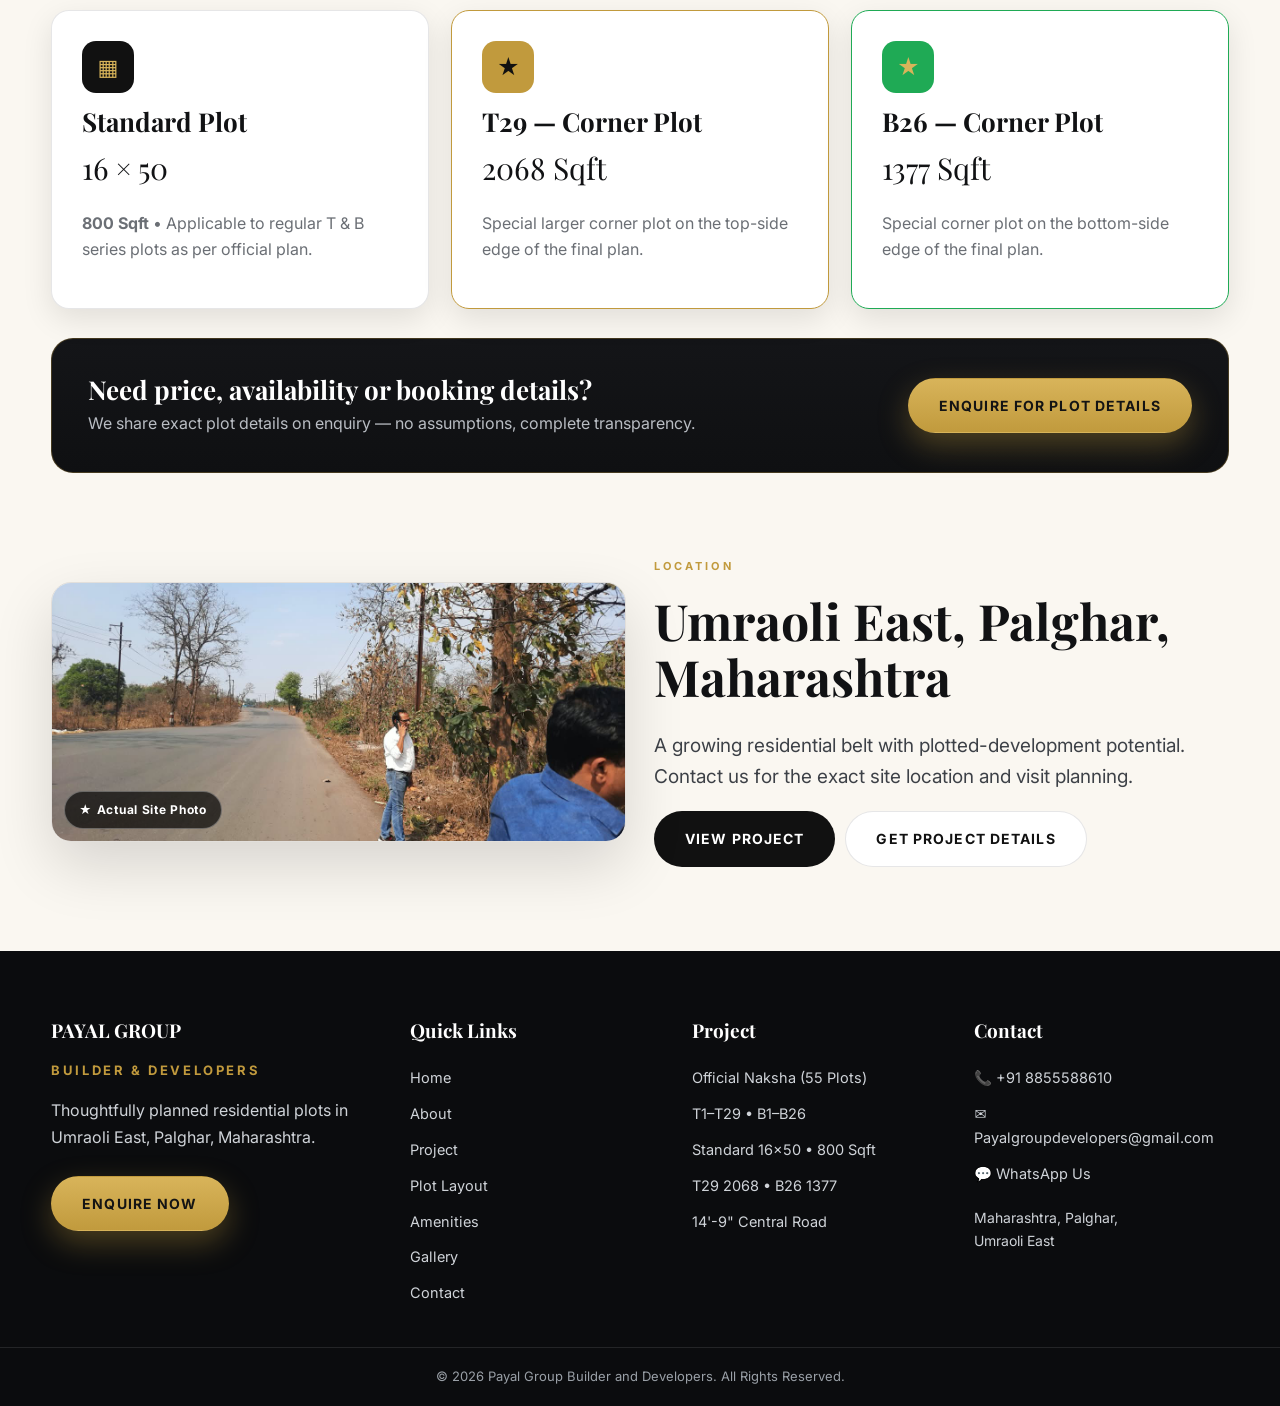
==== commit 73511aaa: "Rename location Bamrauli to Umraoli across site" ====
--- a/index.html
+++ b/index.html
@@ -3,13 +3,13 @@
 <head>
 <meta charset="UTF-8"><meta name="viewport" content="width=device-width, initial-scale=1.0">
 <title>Payal Group Builder and Developers | Plots in Palghar, Maharashtra</title>
-<meta name="description" content="Payal Group Builder and Developers – Explore planned residential plots in Bamrauli East, Palghar, Maharashtra with the official project layout and plot details.">
+<meta name="description" content="Payal Group Builder and Developers – Explore planned residential plots in Umraoli East, Palghar, Maharashtra with the official project layout and plot details.">
 <link rel="preconnect" href="https://fonts.googleapis.com"><link rel="preconnect" href="https://fonts.gstatic.com" crossorigin>
 <link href="https://fonts.googleapis.com/css2?family=Playfair+Display:wght@500;600;700;800&family=Inter:wght@400;500;600;700;800&display=swap" rel="stylesheet">
 <link rel="stylesheet" href="css/style.css">
 </head>
 <body>
-<div class="topbar"><div class="container"><span>Maharashtra • Palghar • Bamrauli East</span><span class="top-links"><a class="email-link" href="mailto:Payalgroupdevelopers@gmail.com">✉️ Payalgroupdevelopers@gmail.com</a><a href="tel:+918855588610">📞 +91 8855588610</a></span></div></div>
+<div class="topbar"><div class="container"><span>Maharashtra • Palghar • Umraoli East</span><span class="top-links"><a class="email-link" href="mailto:Payalgroupdevelopers@gmail.com">✉️ Payalgroupdevelopers@gmail.com</a><a href="tel:+918855588610">📞 +91 8855588610</a></span></div></div>
 <header class="site"><div class="container nav">
 <a class="brand" href="index.html"><span class="brand-mark">P</span><span><b>PAYAL GROUP</b><small>BUILDER & DEVELOPERS</small></span></a>
 <nav class="links"><a href="index.html">Home</a><a href="about.html">About</a><a href="project.html">Project</a><a href="layout.html">Plot Layout</a><a href="amenities.html">Amenities</a><a href="gallery.html">Gallery</a><a href="contact.html">Contact</a></nav>
@@ -23,7 +23,7 @@
 <div class="hero-bg"><img src="https://images.unsplash.com/photo-1500382017468-9049fed747ef?q=80&w=1800&auto=format&fit=crop" alt="Premium plotted development landscape"></div>
 <div class="hero-overlay"></div>
 <div class="hero-content">
-<div class="badge reveal">Maharashtra • Palghar • Bamrauli East</div>
+<div class="badge reveal">Maharashtra • Palghar • Umraoli East</div>
 <h1 class="reveal">PAYAL GROUP<br><span>BUILDER & DEVELOPERS</span></h1>
 <p class="sub reveal">“Building Spaces. Creating Better Futures.”</p>
 <p class="reveal" style="max-width:60ch;color:#e9e4d6">Premium plotted development with thoughtfully planned layouts and a vision for better living.</p>
@@ -48,7 +48,7 @@
 <div class="card reveal"><div class="icon">◧</div><h3>Planned Plots</h3><p class="muted">Clearly structured plot layout for easy understanding — T1 to T29 on top, B1 to B26 at bottom.</p></div>
 <div class="card reveal"><div class="icon">═</div><h3>Strategic Layout</h3><p class="muted">Well-defined internal road planning shown in the official project plan with a 14'-9" wide central road.</p></div>
 <div class="card reveal"><div class="icon">⬣</div><h3>Corner Plots</h3><p class="muted">Special corner plots with larger area — T29 (2068 Sqft) & B26 (1377 Sqft) as per the final plan.</p></div>
-<div class="card reveal"><div class="icon">✦</div><h3>Future-Ready Development</h3><p class="muted">Designed with a vision for comfortable residential development in Bamrauli East, Palghar.</p></div>
+<div class="card reveal"><div class="icon">✦</div><h3>Future-Ready Development</h3><p class="muted">Designed with a vision for comfortable residential development in Umraoli East, Palghar.</p></div>
 </div>
 </div></section>
 
@@ -79,17 +79,17 @@
 </div></section>
 
 <section style="padding-top:0"><div class="container grid2">
-<div class="photo-frame reveal"><img src="assets/site-photo.jpg" alt="Actual site approach road — Bamrauli East, Palghar"><span class="photo-tag">★ Actual Site Photo</span></div>
-<div><div class="eyebrow reveal">Location</div><h2 class="reveal">Bamrauli East, Palghar, Maharashtra</h2><p class="lead reveal">A growing residential belt with plotted-development potential. Contact us for the exact site location and visit planning.</p><div class="reveal" style="display:flex;gap:10px;flex-wrap:wrap;margin-top:16px"><a class="btn btn-dark" href="project.html">View Project</a><a class="btn btn-ghost" href="https://wa.me/918855588610?text=Hi%2C%20please%20share%20the%20project%20location%20in%20Bamrauli%20East%2C%20Palghar." target="_blank">Get Project Details</a></div></div>
+<div class="photo-frame reveal"><img src="assets/site-photo.jpg" alt="Actual site approach road — Umraoli East, Palghar"><span class="photo-tag">★ Actual Site Photo</span></div>
+<div><div class="eyebrow reveal">Location</div><h2 class="reveal">Umraoli East, Palghar, Maharashtra</h2><p class="lead reveal">A growing residential belt with plotted-development potential. Contact us for the exact site location and visit planning.</p><div class="reveal" style="display:flex;gap:10px;flex-wrap:wrap;margin-top:16px"><a class="btn btn-dark" href="project.html">View Project</a><a class="btn btn-ghost" href="https://wa.me/918855588610?text=Hi%2C%20please%20share%20the%20project%20location%20in%20Umraoli%20East%2C%20Palghar." target="_blank">Get Project Details</a></div></div>
 </div></section>
 
 <footer><div class="fgrid">
-<div><h4>PAYAL GROUP</h4><p style="font-size:13px;letter-spacing:.2em;color:#C19A3D;font-weight:700">BUILDER & DEVELOPERS</p><p>Thoughtfully planned residential plots in Bamrauli East, Palghar, Maharashtra.</p><a class="btn btn-gold" href="enquire.html" style="margin-top:10px">Enquire Now</a></div>
+<div><h4>PAYAL GROUP</h4><p style="font-size:13px;letter-spacing:.2em;color:#C19A3D;font-weight:700">BUILDER & DEVELOPERS</p><p>Thoughtfully planned residential plots in Umraoli East, Palghar, Maharashtra.</p><a class="btn btn-gold" href="enquire.html" style="margin-top:10px">Enquire Now</a></div>
 <div><h4>Quick Links</h4><a href="index.html">Home</a><a href="about.html">About</a><a href="project.html">Project</a><a href="layout.html">Plot Layout</a><a href="amenities.html">Amenities</a><a href="gallery.html">Gallery</a><a href="contact.html">Contact</a></div>
 <div><h4>Project</h4><a href="layout.html">Official Naksha (55 Plots)</a><a href="project.html">T1–T29 • B1–B26</a><a href="project.html">Standard 16×50 • 800 Sqft</a><a href="project.html">T29 2068 • B26 1377</a><a href="project.html">14'-9" Central Road</a></div>
-<div><h4>Contact</h4><a href="tel:+918855588610">📞 +91 8855588610</a><a href="mailto:Payalgroupdevelopers@gmail.com">✉️ Payalgroupdevelopers@gmail.com</a><a href="https://wa.me/918855588610" target="_blank">💬 WhatsApp Us</a><p style="font-size:14px">Maharashtra, Palghar,<br>Bamrauli East</p></div>
+<div><h4>Contact</h4><a href="tel:+918855588610">📞 +91 8855588610</a><a href="mailto:Payalgroupdevelopers@gmail.com">✉️ Payalgroupdevelopers@gmail.com</a><a href="https://wa.me/918855588610" target="_blank">💬 WhatsApp Us</a><p style="font-size:14px">Maharashtra, Palghar,<br>Umraoli East</p></div>
 </div><div class="copy">© 2026 Payal Group Builder and Developers. All Rights Reserved.</div></footer>
-<div class="float-bar"><a class="float-call" href="tel:+918855588610">📞 Call Now</a><a class="float-wa" href="https://wa.me/918855588610?text=Hi%2C%20I%20want%20plot%20details%20in%20Bamrauli%20East%2C%20Palghar." target="_blank">WhatsApp</a></div>
+<div class="float-bar"><a class="float-call" href="tel:+918855588610">📞 Call Now</a><a class="float-wa" href="https://wa.me/918855588610?text=Hi%2C%20I%20want%20plot%20details%20in%20Umraoli%20East%2C%20Palghar." target="_blank">WhatsApp</a></div>
 <a class="side-wa" href="https://wa.me/918855588610?text=Hi%2C%20I%20want%20plot%20details." target="_blank">✆</a>
 <div class="lightbox" id="lightbox"><button class="lb-close" onclick="closeLightbox()">✕</button><img id="lightboxImg" src="" alt="Full naksha view"></div>
 <script src="js/main.js"></script>
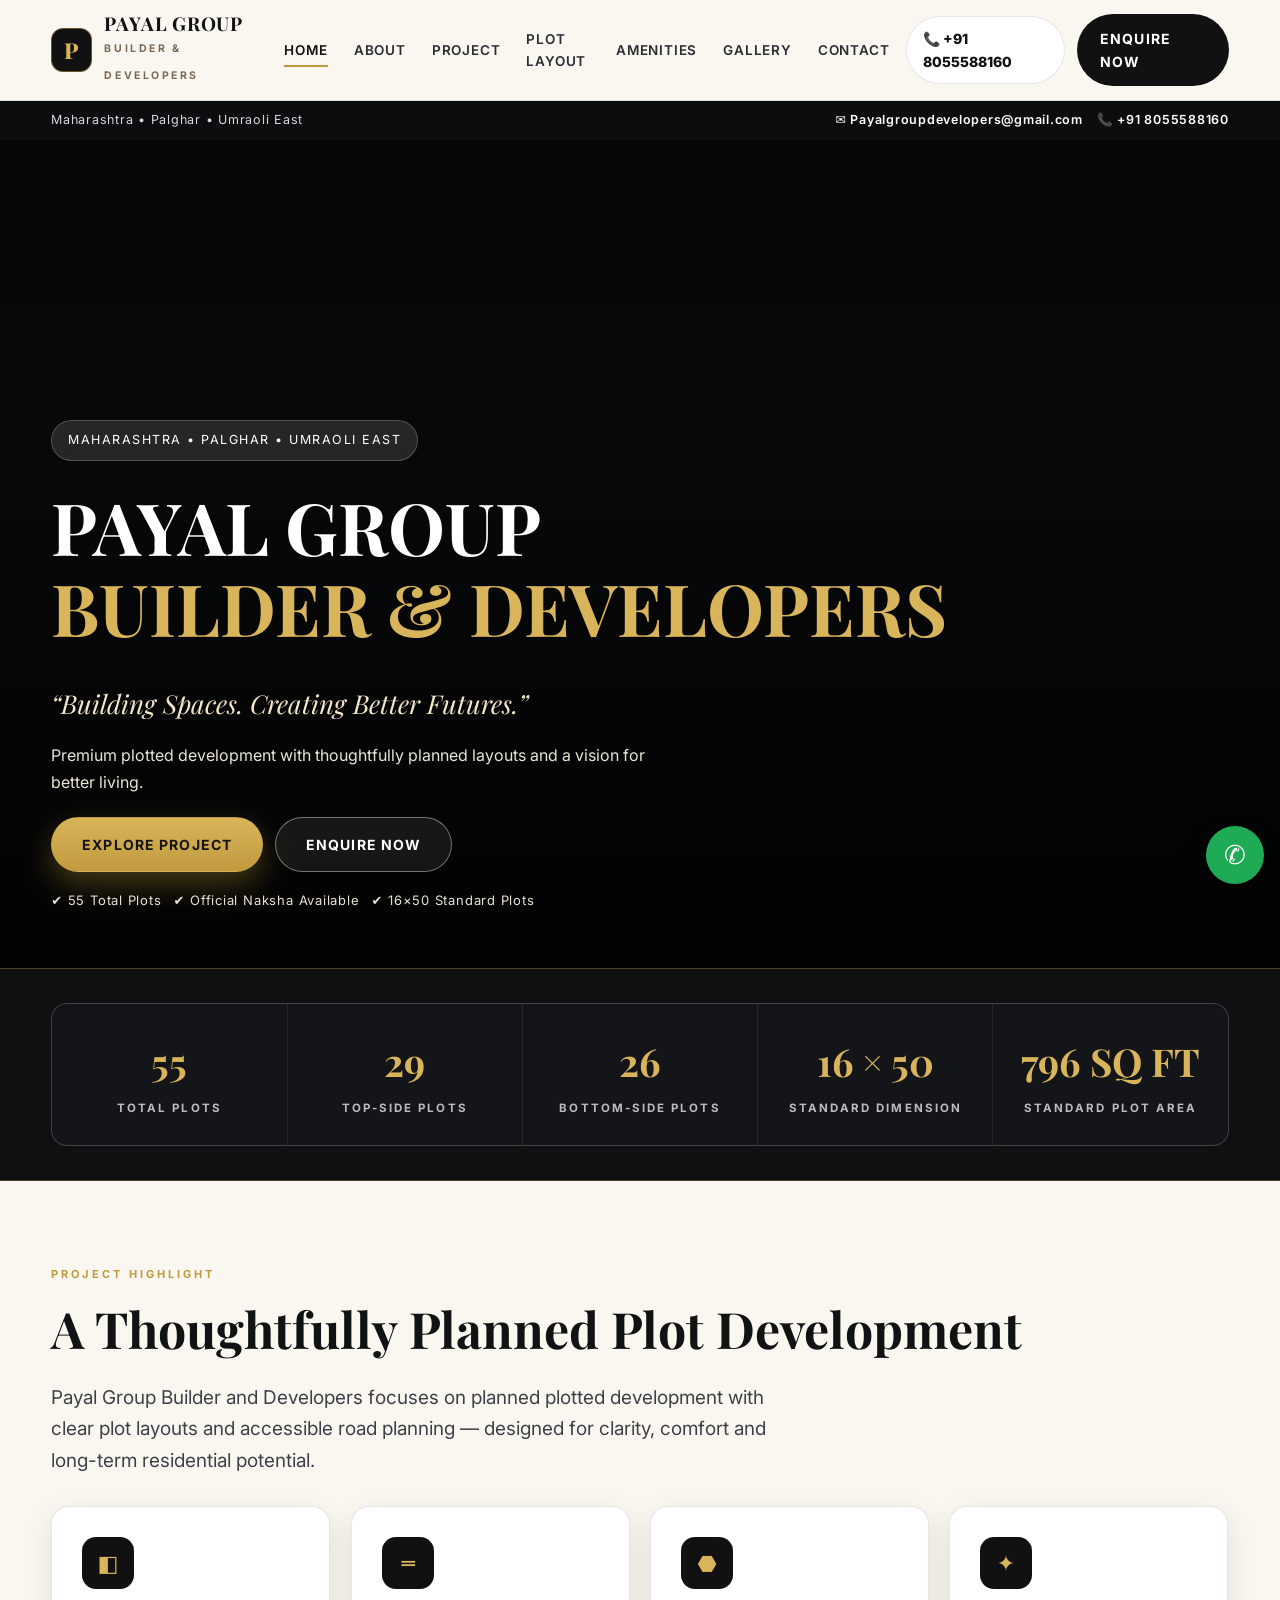
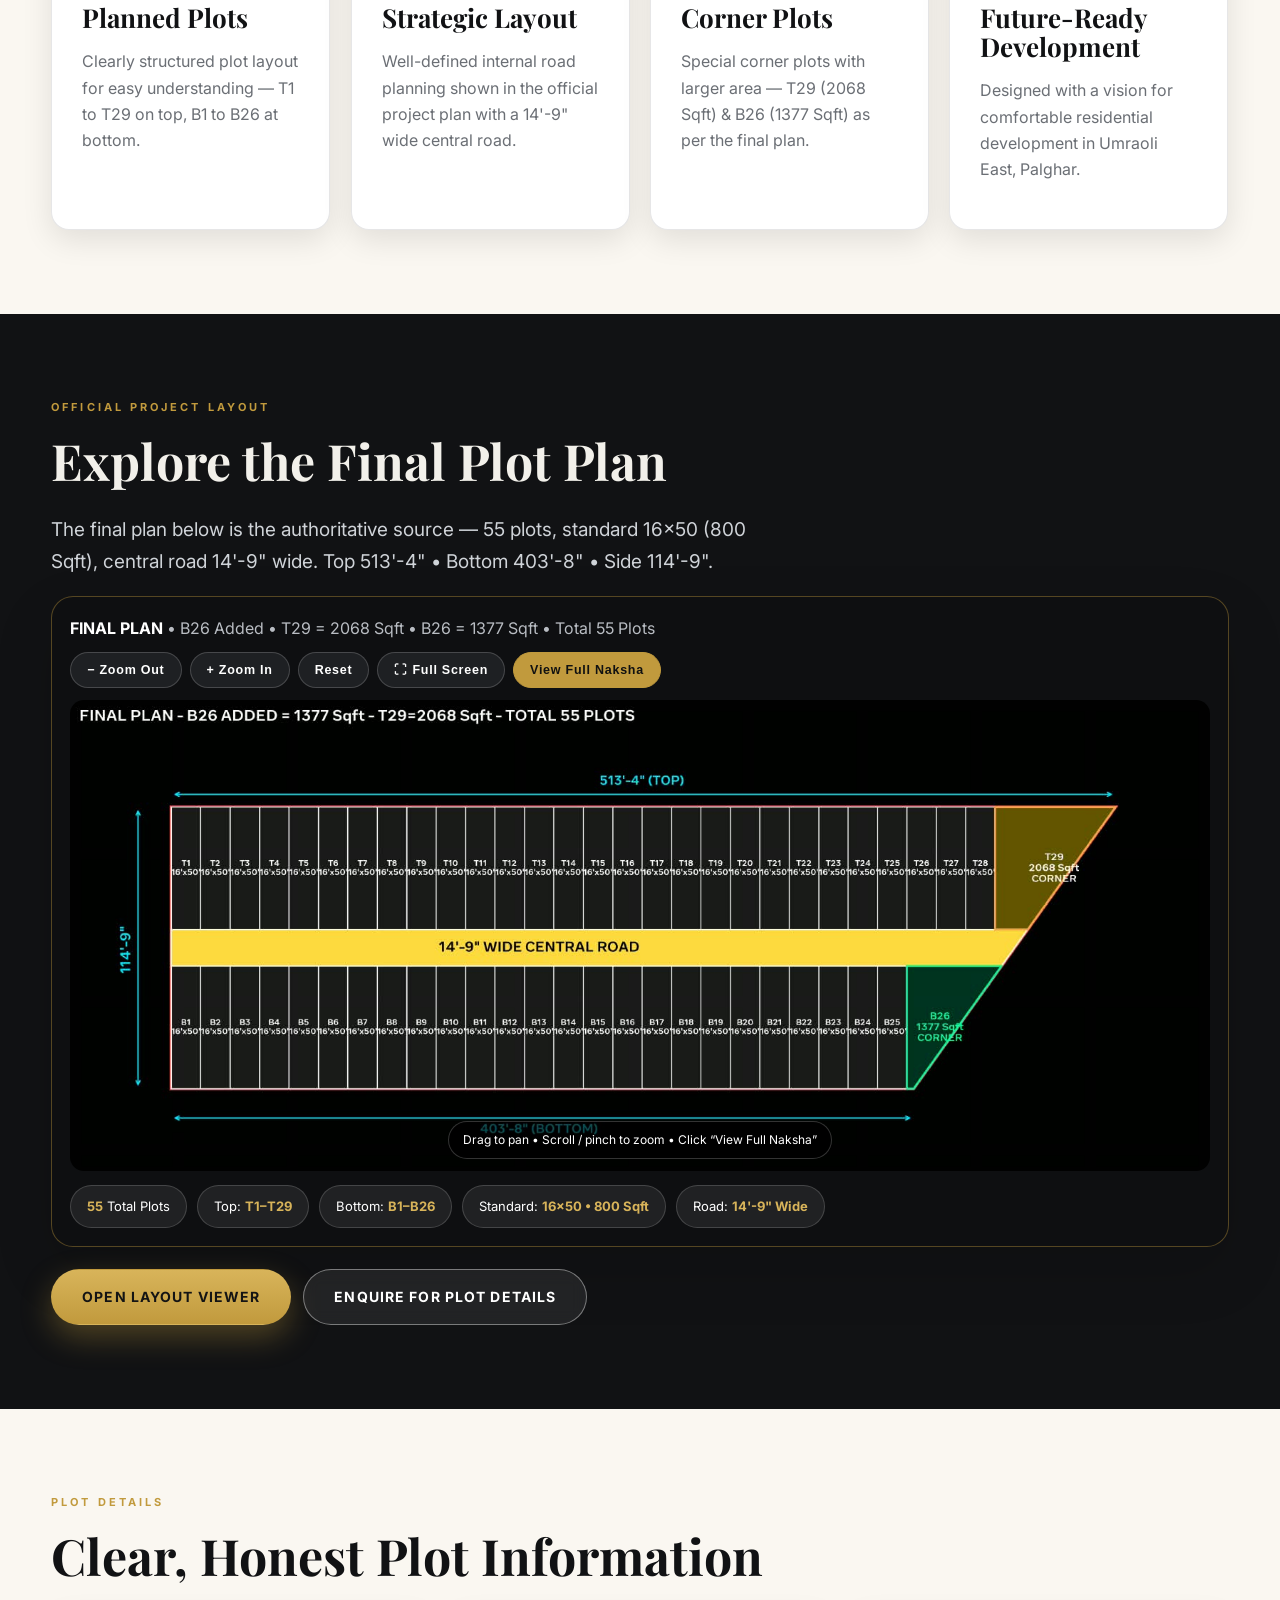
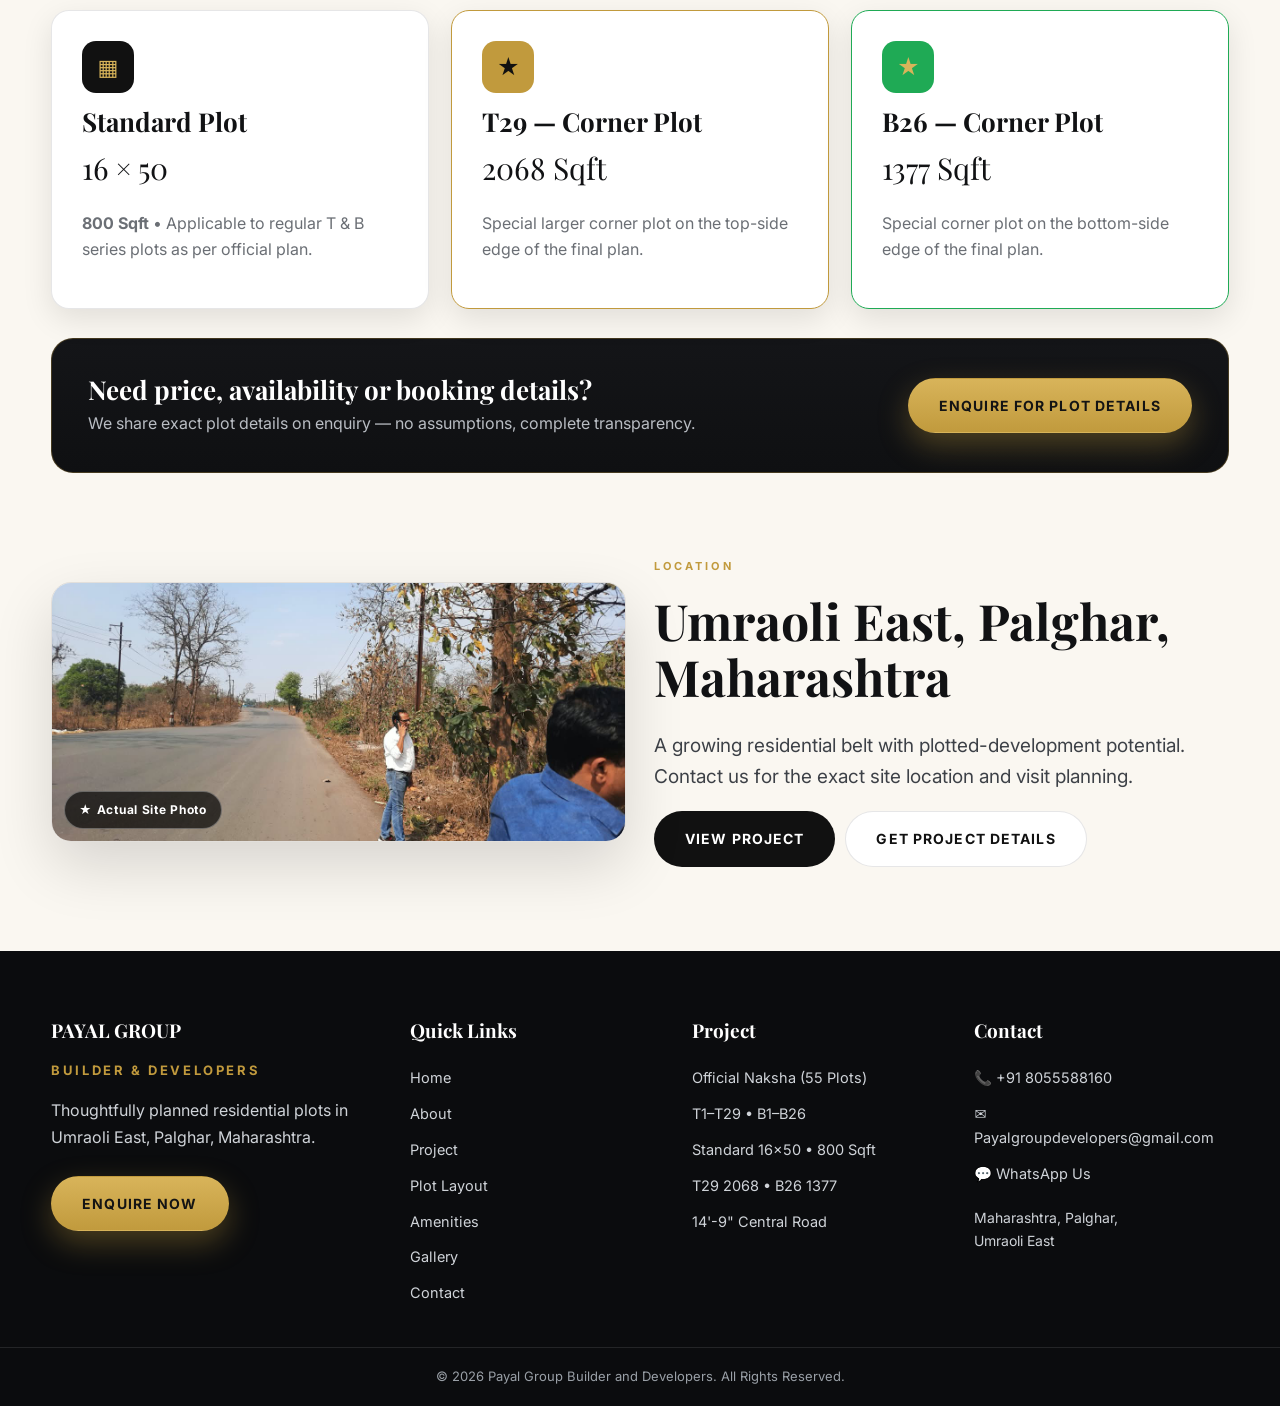
==== commit 8ae89816: "Update phone number to +91 8055588160" ====
--- a/index.html
+++ b/index.html
@@ -9,14 +9,14 @@
 <link rel="stylesheet" href="css/style.css">
 </head>
 <body>
-<div class="topbar"><div class="container"><span>Maharashtra • Palghar • Umraoli East</span><span class="top-links"><a class="email-link" href="mailto:Payalgroupdevelopers@gmail.com">✉️ Payalgroupdevelopers@gmail.com</a><a href="tel:+918855588610">📞 +91 8855588610</a></span></div></div>
+<div class="topbar"><div class="container"><span>Maharashtra • Palghar • Umraoli East</span><span class="top-links"><a class="email-link" href="mailto:Payalgroupdevelopers@gmail.com">✉️ Payalgroupdevelopers@gmail.com</a><a href="tel:+91805558160">📞 +91 8055588160</a></span></div></div>
 <header class="site"><div class="container nav">
 <a class="brand" href="index.html"><span class="brand-mark">P</span><span><b>PAYAL GROUP</b><small>BUILDER & DEVELOPERS</small></span></a>
 <nav class="links"><a href="index.html">Home</a><a href="about.html">About</a><a href="project.html">Project</a><a href="layout.html">Plot Layout</a><a href="amenities.html">Amenities</a><a href="gallery.html">Gallery</a><a href="contact.html">Contact</a></nav>
-<div class="nav-cta"><a class="phone-pill" href="tel:+918855588610">📞 +91 8855588610</a><a class="btn btn-dark" href="enquire.html" style="padding:12px 22px">Enquire Now</a><button class="hamburger" id="hamburger" onclick="toggleMenu()">☰</button></div>
+<div class="nav-cta"><a class="phone-pill" href="tel:+91805558160">📞 +91 8055588160</a><a class="btn btn-dark" href="enquire.html" style="padding:12px 22px">Enquire Now</a><button class="hamburger" id="hamburger" onclick="toggleMenu()">☰</button></div>
 </div><div class="mobile-menu" id="mobileMenu"><div class="inner">
 <a href="index.html">Home <span>→</span></a><a href="about.html">About <span>→</span></a><a href="project.html">Project <span>→</span></a><a href="layout.html">Plot Layout <span>→</span></a><a href="amenities.html">Amenities <span>→</span></a><a href="gallery.html">Gallery <span>→</span></a><a href="contact.html">Contact <span>→</span></a>
-<div class="mcta"><a href="enquire.html" class="btn btn-gold" style="justify-content:center">Enquire Now</a><a href="tel:+918855588610" class="btn btn-outline" style="justify-content:center">Call Now</a></div>
+<div class="mcta"><a href="enquire.html" class="btn btn-gold" style="justify-content:center">Enquire Now</a><a href="tel:+91805558160" class="btn btn-outline" style="justify-content:center">Call Now</a></div>
 </div></div></header>
 
 <section class="hero">
@@ -80,17 +80,17 @@
 
 <section style="padding-top:0"><div class="container grid2">
 <div class="photo-frame reveal"><img src="assets/site-photo.jpg" alt="Actual site approach road — Umraoli East, Palghar"><span class="photo-tag">★ Actual Site Photo</span></div>
-<div><div class="eyebrow reveal">Location</div><h2 class="reveal">Umraoli East, Palghar, Maharashtra</h2><p class="lead reveal">A growing residential belt with plotted-development potential. Contact us for the exact site location and visit planning.</p><div class="reveal" style="display:flex;gap:10px;flex-wrap:wrap;margin-top:16px"><a class="btn btn-dark" href="project.html">View Project</a><a class="btn btn-ghost" href="https://wa.me/918855588610?text=Hi%2C%20please%20share%20the%20project%20location%20in%20Umraoli%20East%2C%20Palghar." target="_blank">Get Project Details</a></div></div>
+<div><div class="eyebrow reveal">Location</div><h2 class="reveal">Umraoli East, Palghar, Maharashtra</h2><p class="lead reveal">A growing residential belt with plotted-development potential. Contact us for the exact site location and visit planning.</p><div class="reveal" style="display:flex;gap:10px;flex-wrap:wrap;margin-top:16px"><a class="btn btn-dark" href="project.html">View Project</a><a class="btn btn-ghost" href="https://wa.me/91805558160?text=Hi%2C%20please%20share%20the%20project%20location%20in%20Umraoli%20East%2C%20Palghar." target="_blank">Get Project Details</a></div></div>
 </div></section>
 
 <footer><div class="fgrid">
 <div><h4>PAYAL GROUP</h4><p style="font-size:13px;letter-spacing:.2em;color:#C19A3D;font-weight:700">BUILDER & DEVELOPERS</p><p>Thoughtfully planned residential plots in Umraoli East, Palghar, Maharashtra.</p><a class="btn btn-gold" href="enquire.html" style="margin-top:10px">Enquire Now</a></div>
 <div><h4>Quick Links</h4><a href="index.html">Home</a><a href="about.html">About</a><a href="project.html">Project</a><a href="layout.html">Plot Layout</a><a href="amenities.html">Amenities</a><a href="gallery.html">Gallery</a><a href="contact.html">Contact</a></div>
 <div><h4>Project</h4><a href="layout.html">Official Naksha (55 Plots)</a><a href="project.html">T1–T29 • B1–B26</a><a href="project.html">Standard 16×50 • 800 Sqft</a><a href="project.html">T29 2068 • B26 1377</a><a href="project.html">14'-9" Central Road</a></div>
-<div><h4>Contact</h4><a href="tel:+918855588610">📞 +91 8855588610</a><a href="mailto:Payalgroupdevelopers@gmail.com">✉️ Payalgroupdevelopers@gmail.com</a><a href="https://wa.me/918855588610" target="_blank">💬 WhatsApp Us</a><p style="font-size:14px">Maharashtra, Palghar,<br>Umraoli East</p></div>
+<div><h4>Contact</h4><a href="tel:+91805558160">📞 +91 8055588160</a><a href="mailto:Payalgroupdevelopers@gmail.com">✉️ Payalgroupdevelopers@gmail.com</a><a href="https://wa.me/91805558160" target="_blank">💬 WhatsApp Us</a><p style="font-size:14px">Maharashtra, Palghar,<br>Umraoli East</p></div>
 </div><div class="copy">© 2026 Payal Group Builder and Developers. All Rights Reserved.</div></footer>
-<div class="float-bar"><a class="float-call" href="tel:+918855588610">📞 Call Now</a><a class="float-wa" href="https://wa.me/918855588610?text=Hi%2C%20I%20want%20plot%20details%20in%20Umraoli%20East%2C%20Palghar." target="_blank">WhatsApp</a></div>
-<a class="side-wa" href="https://wa.me/918855588610?text=Hi%2C%20I%20want%20plot%20details." target="_blank">✆</a>
+<div class="float-bar"><a class="float-call" href="tel:+91805558160">📞 Call Now</a><a class="float-wa" href="https://wa.me/91805558160?text=Hi%2C%20I%20want%20plot%20details%20in%20Umraoli%20East%2C%20Palghar." target="_blank">WhatsApp</a></div>
+<a class="side-wa" href="https://wa.me/91805558160?text=Hi%2C%20I%20want%20plot%20details." target="_blank">✆</a>
 <div class="lightbox" id="lightbox"><button class="lb-close" onclick="closeLightbox()">✕</button><img id="lightboxImg" src="" alt="Full naksha view"></div>
 <script src="js/main.js"></script>
 </body>
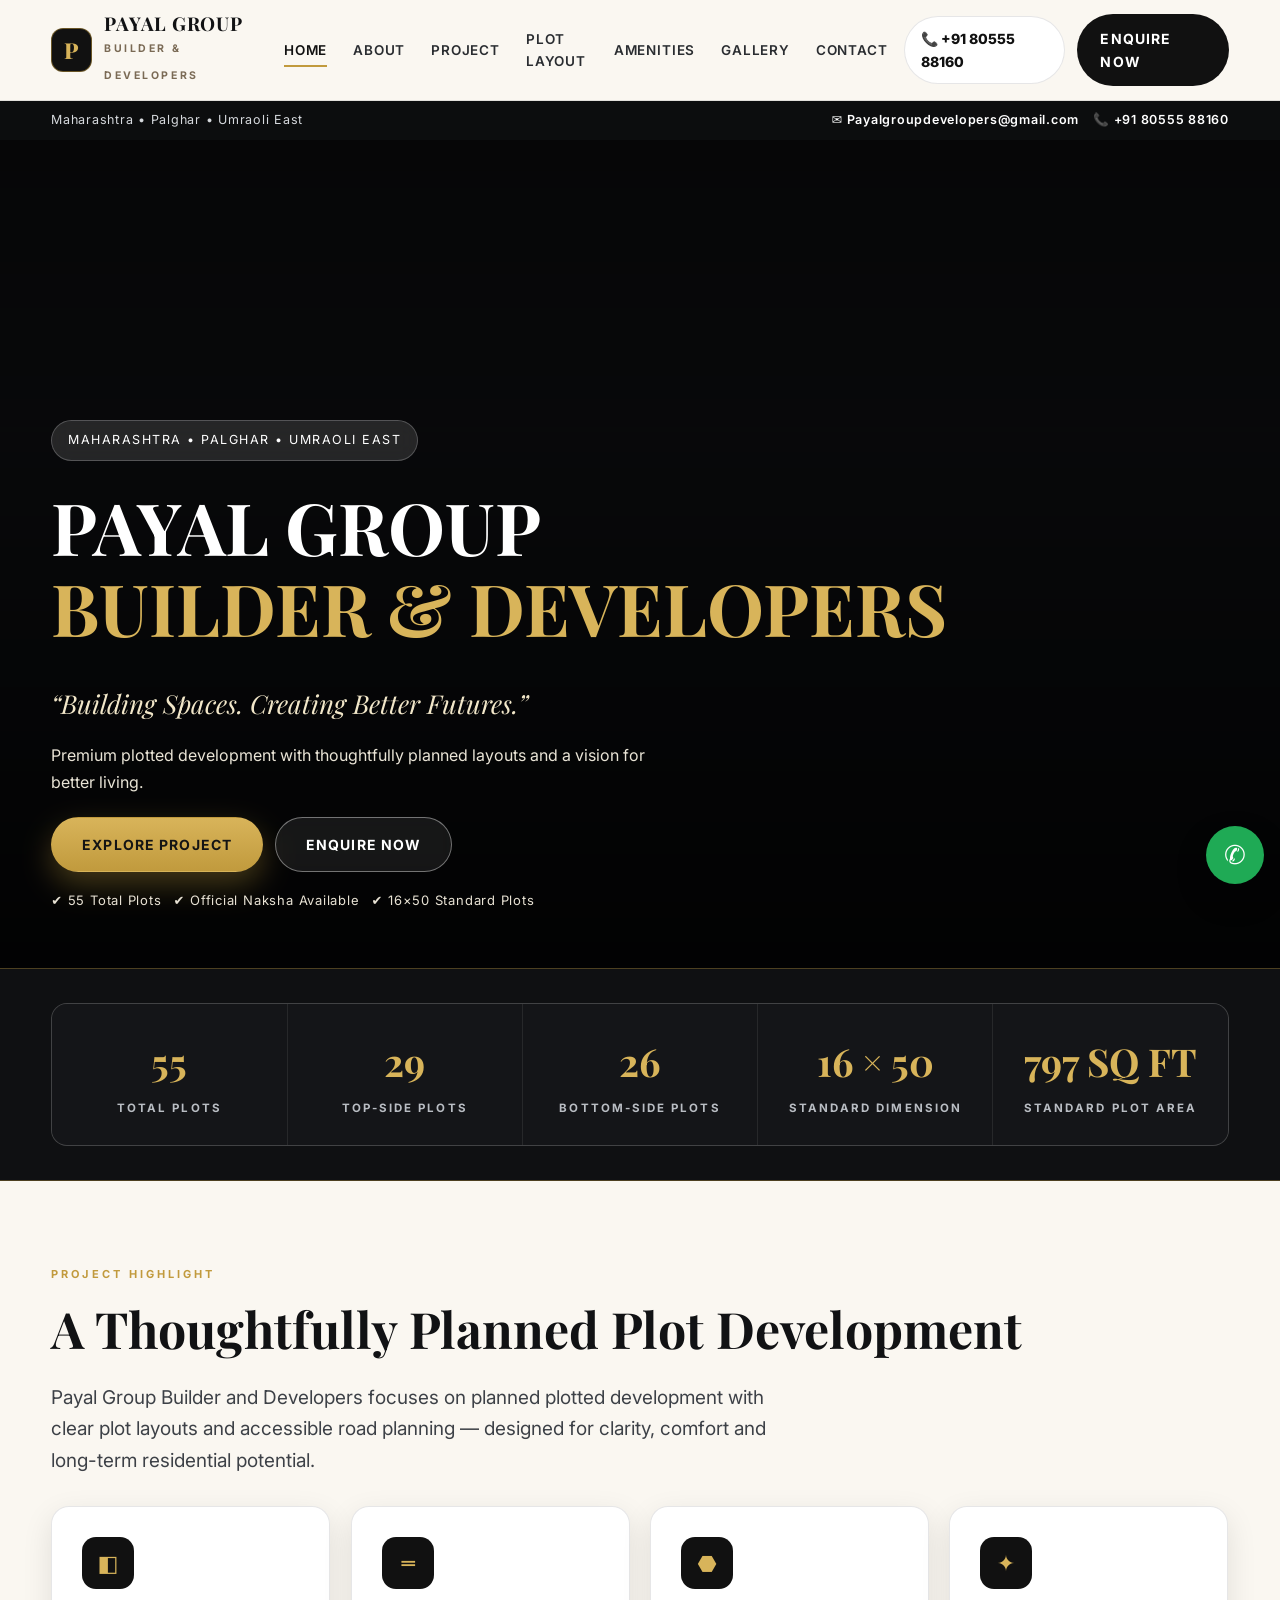
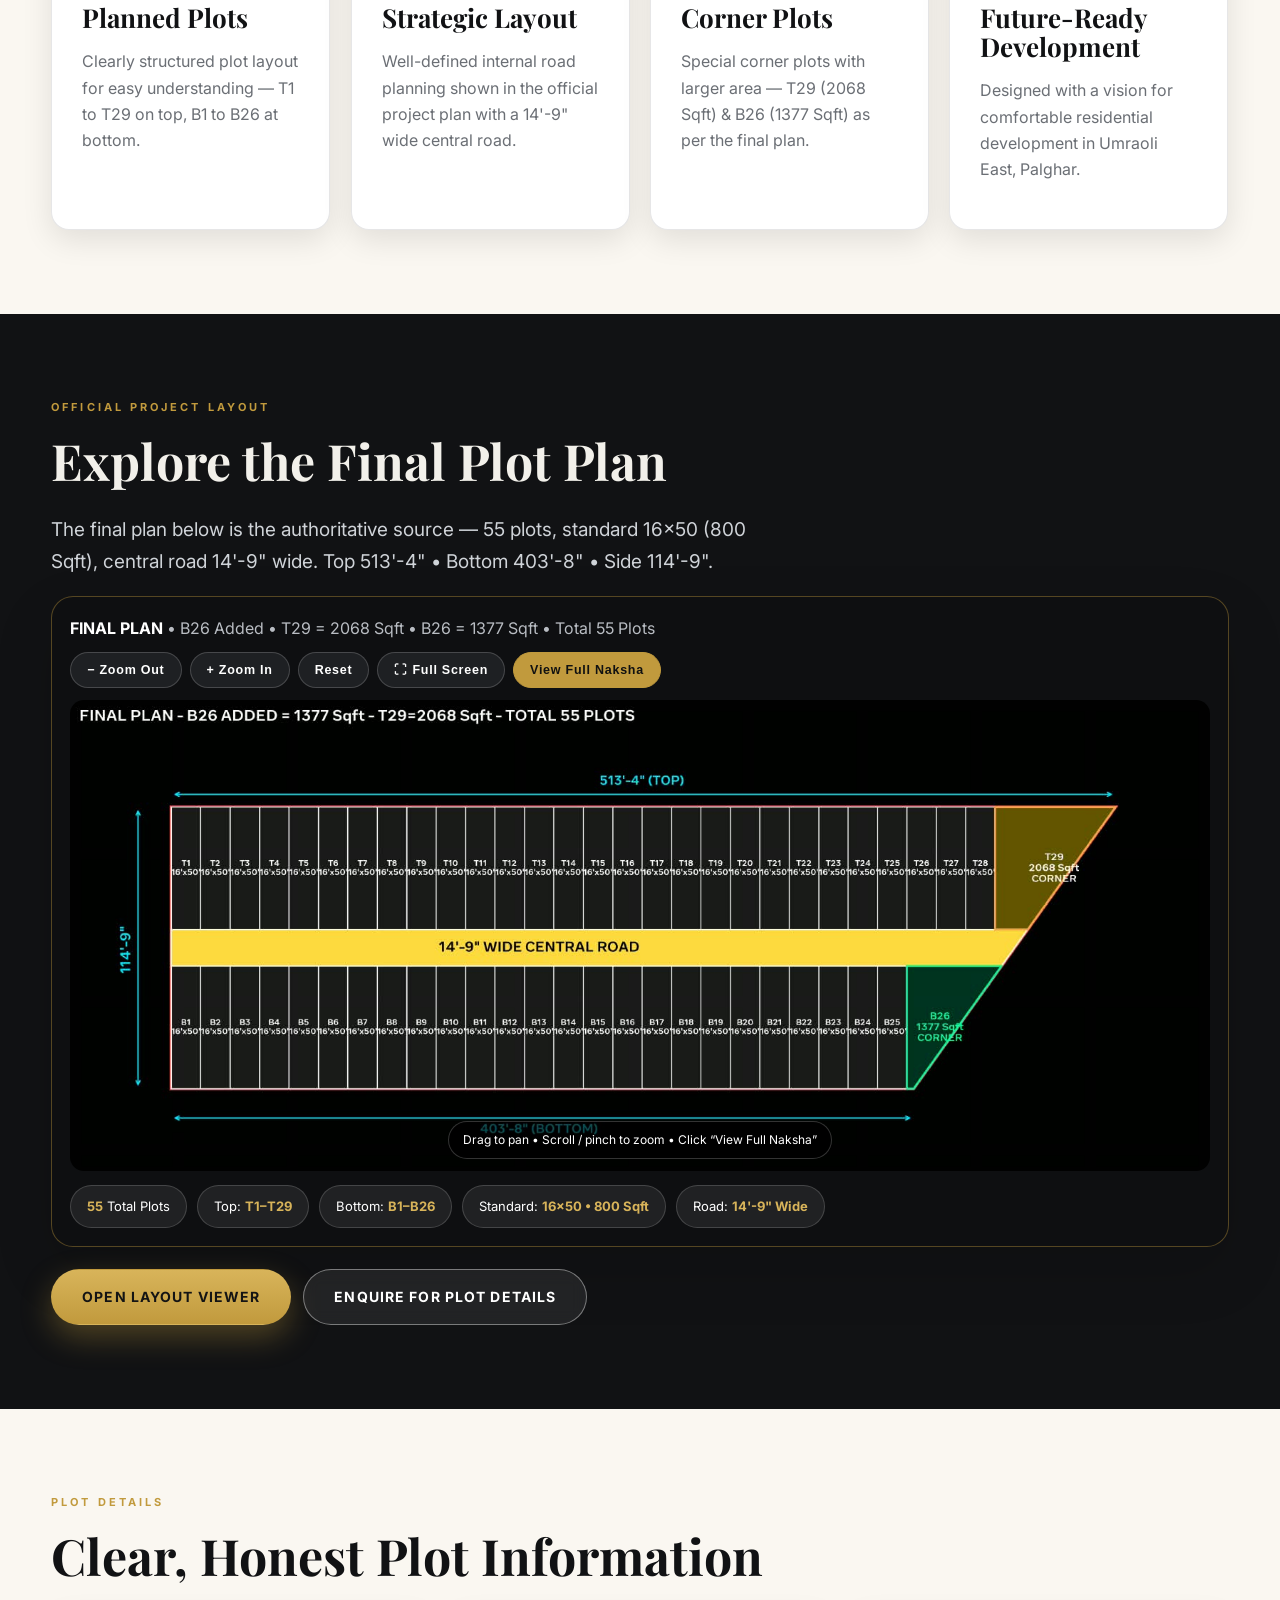
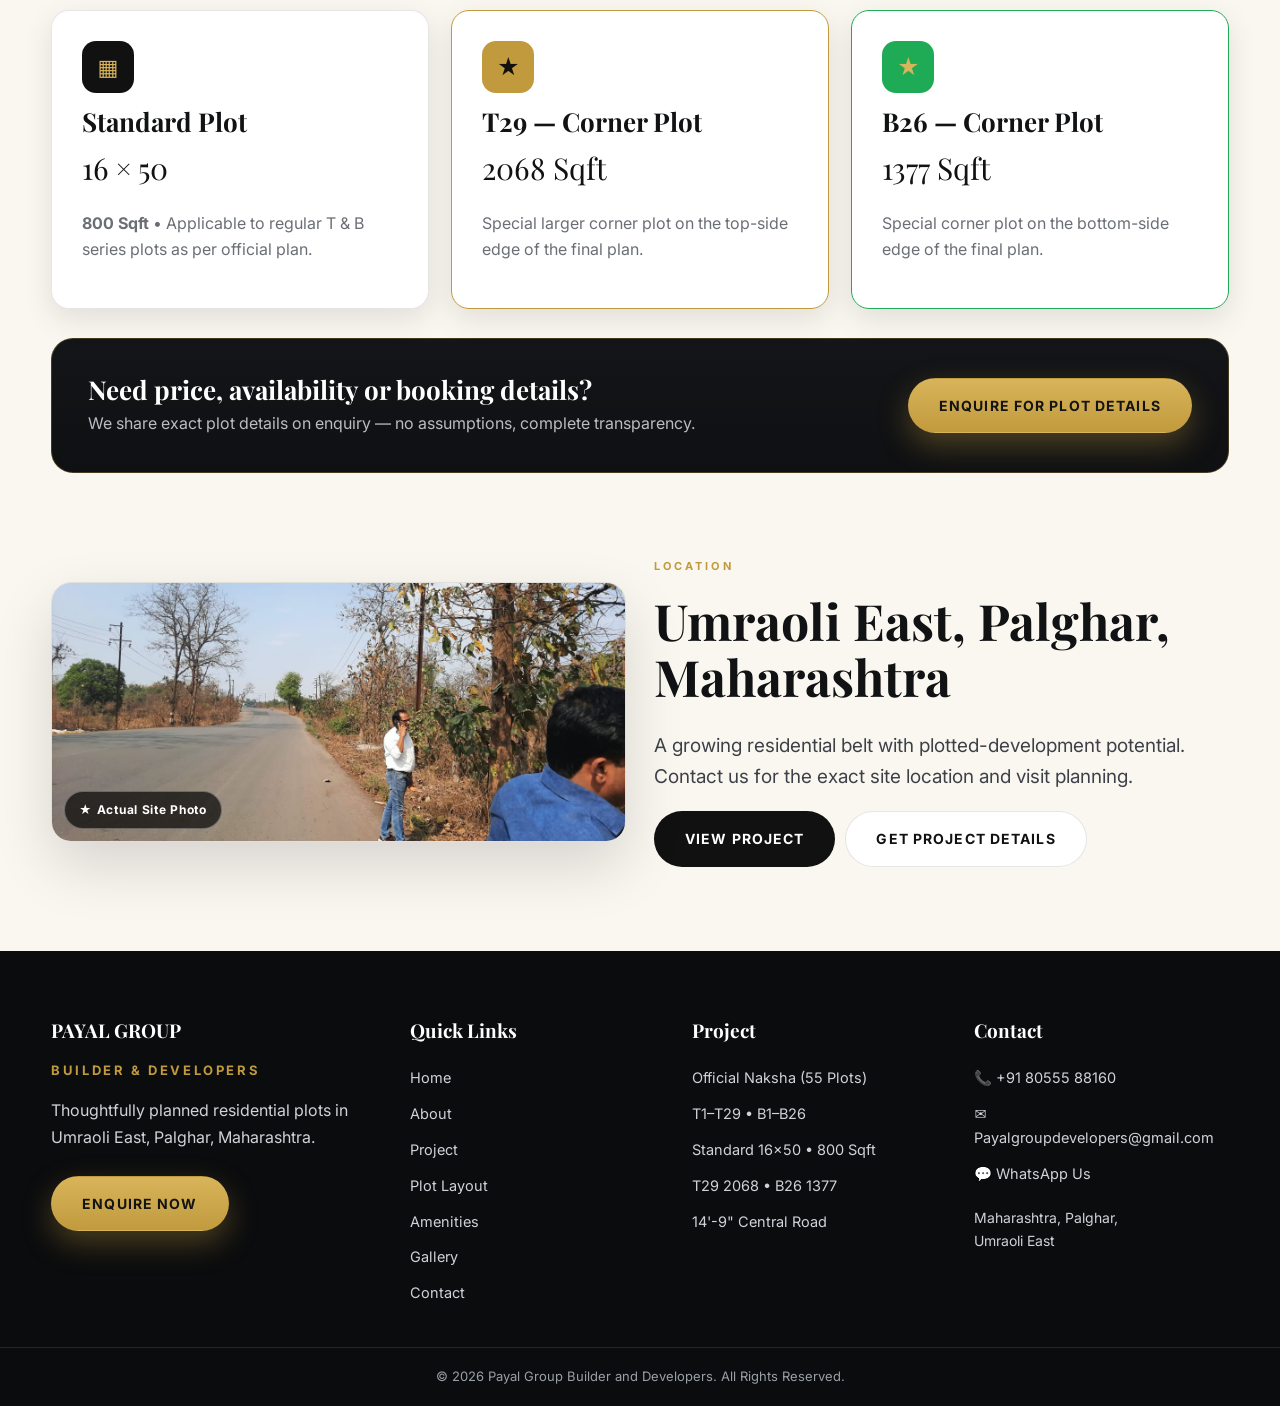
==== commit 9a7efc19: "Update contact number to +91 80555 88160, fix WhatsApp links to 12-digit format" ====
--- a/index.html
+++ b/index.html
@@ -9,14 +9,14 @@
 <link rel="stylesheet" href="css/style.css">
 </head>
 <body>
-<div class="topbar"><div class="container"><span>Maharashtra • Palghar • Umraoli East</span><span class="top-links"><a class="email-link" href="mailto:Payalgroupdevelopers@gmail.com">✉️ Payalgroupdevelopers@gmail.com</a><a href="tel:+91805558160">📞 +91 8055588160</a></span></div></div>
+<div class="topbar"><div class="container"><span>Maharashtra • Palghar • Umraoli East</span><span class="top-links"><a class="email-link" href="mailto:Payalgroupdevelopers@gmail.com">✉️ Payalgroupdevelopers@gmail.com</a><a href="tel:+918055588160">📞 +91 80555 88160</a></span></div></div>
 <header class="site"><div class="container nav">
 <a class="brand" href="index.html"><span class="brand-mark">P</span><span><b>PAYAL GROUP</b><small>BUILDER & DEVELOPERS</small></span></a>
 <nav class="links"><a href="index.html">Home</a><a href="about.html">About</a><a href="project.html">Project</a><a href="layout.html">Plot Layout</a><a href="amenities.html">Amenities</a><a href="gallery.html">Gallery</a><a href="contact.html">Contact</a></nav>
-<div class="nav-cta"><a class="phone-pill" href="tel:+91805558160">📞 +91 8055588160</a><a class="btn btn-dark" href="enquire.html" style="padding:12px 22px">Enquire Now</a><button class="hamburger" id="hamburger" onclick="toggleMenu()">☰</button></div>
+<div class="nav-cta"><a class="phone-pill" href="tel:+918055588160">📞 +91 80555 88160</a><a class="btn btn-dark" href="enquire.html" style="padding:12px 22px">Enquire Now</a><button class="hamburger" id="hamburger" onclick="toggleMenu()">☰</button></div>
 </div><div class="mobile-menu" id="mobileMenu"><div class="inner">
 <a href="index.html">Home <span>→</span></a><a href="about.html">About <span>→</span></a><a href="project.html">Project <span>→</span></a><a href="layout.html">Plot Layout <span>→</span></a><a href="amenities.html">Amenities <span>→</span></a><a href="gallery.html">Gallery <span>→</span></a><a href="contact.html">Contact <span>→</span></a>
-<div class="mcta"><a href="enquire.html" class="btn btn-gold" style="justify-content:center">Enquire Now</a><a href="tel:+91805558160" class="btn btn-outline" style="justify-content:center">Call Now</a></div>
+<div class="mcta"><a href="enquire.html" class="btn btn-gold" style="justify-content:center">Enquire Now</a><a href="tel:+918055588160" class="btn btn-outline" style="justify-content:center">Call Now</a></div>
 </div></div></header>
 
 <section class="hero">
@@ -27,7 +27,7 @@
 <h1 class="reveal">PAYAL GROUP<br><span>BUILDER & DEVELOPERS</span></h1>
 <p class="sub reveal">“Building Spaces. Creating Better Futures.”</p>
 <p class="reveal" style="max-width:60ch;color:#e9e4d6">Premium plotted development with thoughtfully planned layouts and a vision for better living.</p>
-<div class="hero-actions reveal"><a class="btn btn-gold" href="project.html">Explore Project</a><a class="btn btn-outline" href="enquire.html">Enquire Now</a></div>
+<div class="hero-actions reveal"><a class="btn btn-gold" href="project.html">Explore Project</a><a class="btn btn-outline" href="https://wa.me/918055588160?text=Hi%2C%20I%20want%20plot%20details%20in%20Umraoli%20East%2C%20Palghar." target="_blank">Enquire Now</a></div>
 <div class="hero-meta reveal"><span>✔ 55 Total Plots</span><span>✔ Official Naksha Available</span><span>✔ 16×50 Standard Plots</span></div>
 </div>
 </section>
@@ -64,7 +64,7 @@
 <div style="background:#000;border-radius:14px;padding:18px;margin-top:12px;color:#fff"><div style="display:flex;justify-content:space-between;font-size:12px;color:#22d3ee"><span>← 513'-4" (TOP) →</span><span>114'-9"</span></div><div style="border:1px solid #f87171;margin:10px 0;overflow:hidden;border-radius:8px"><div style="display:grid;grid-template-columns:repeat(29,1fr);font-size:8px;text-align:center;background:#18181b;color:#ddd"><script>document.write(Array.from({length:29},(_,i)=>`<div style='border-right:1px solid #444;padding:14px 0'>T${i+1}<br>16×50</div>`).join(''))</script></div><div style="background:#facc15;color:#111;text-align:center;font-weight:800;padding:10px;font-size:13px">14'-9" WIDE CENTRAL ROAD</div><div style="display:grid;grid-template-columns:repeat(26,1fr);font-size:8px;text-align:center;background:#18181b;color:#ddd"><script>document.write(Array.from({length:26},(_,i)=>`<div style='border-right:1px solid #444;padding:14px 0'>B${i+1}<br>16×50</div>`).join(''))</script></div></div><div style="font-size:12px;color:#22d3ee;text-align:center">← 403'-8" (BOTTOM) → &nbsp; • &nbsp; T29 = 2068 Sqft Corner &nbsp; • &nbsp; B26 = 1377 Sqft Corner</div></div></div>
 <div class="data-chips"><span class="chip"><b>55</b> Total Plots</span><span class="chip">Top: <b>T1–T29</b></span><span class="chip">Bottom: <b>B1–B26</b></span><span class="chip">Standard: <b>16×50 • 800 Sqft</b></span><span class="chip">Road: <b>14'-9" Wide</b></span></div>
 </div>
-<div style="display:flex;gap:12px;flex-wrap:wrap;margin-top:22px"><a class="btn btn-gold" href="layout.html">Open Layout Viewer</a><a class="btn btn-outline" href="enquire.html">Enquire for Plot Details</a></div>
+<div style="display:flex;gap:12px;flex-wrap:wrap;margin-top:22px"><a class="btn btn-gold" href="layout.html">Open Layout Viewer</a><a class="btn btn-outline" href="https://wa.me/918055588160?text=Hi%2C%20I%20want%20plot%20details%20in%20Umraoli%20East%2C%20Palghar." target="_blank">Enquire for Plot Details</a></div>
 </div></section>
 
 <section><div class="container">
@@ -75,22 +75,22 @@
 <div class="card reveal" style="border-color:#C19A3D"><div class="icon" style="background:#C19A3D;color:#111">★</div><h3>T29 — Corner Plot</h3><p style="font-family:var(--serif);font-size:30px;margin:6px 0">2068 Sqft</p><p class="muted">Special larger corner plot on the top-side edge of the final plan.</p></div>
 <div class="card reveal" style="border-color:#1faa55"><div class="icon" style="background:#1faa55">★</div><h3>B26 — Corner Plot</h3><p style="font-family:var(--serif);font-size:30px;margin:6px 0">1377 Sqft</p><p class="muted">Special corner plot on the bottom-side edge of the final plan.</p></div>
 </div>
-<div class="band reveal" style="margin-top:28px"><div><h3 style="margin:0">Need price, availability or booking details?</h3><p class="muted" style="color:#b9bdc3;margin:6px 0 0">We share exact plot details on enquiry — no assumptions, complete transparency.</p></div><a class="btn btn-gold" href="enquire.html">Enquire for Plot Details</a></div>
+<div class="band reveal" style="margin-top:28px"><div><h3 style="margin:0">Need price, availability or booking details?</h3><p class="muted" style="color:#b9bdc3;margin:6px 0 0">We share exact plot details on enquiry — no assumptions, complete transparency.</p></div><a class="btn btn-gold" href="https://wa.me/918055588160?text=Hi%2C%20please%20share%20price%20and%20availability%20for%20Payal%20Group%20plots." target="_blank">Enquire for Plot Details</a></div>
 </div></section>
 
 <section style="padding-top:0"><div class="container grid2">
 <div class="photo-frame reveal"><img src="assets/site-photo.jpg" alt="Actual site approach road — Umraoli East, Palghar"><span class="photo-tag">★ Actual Site Photo</span></div>
-<div><div class="eyebrow reveal">Location</div><h2 class="reveal">Umraoli East, Palghar, Maharashtra</h2><p class="lead reveal">A growing residential belt with plotted-development potential. Contact us for the exact site location and visit planning.</p><div class="reveal" style="display:flex;gap:10px;flex-wrap:wrap;margin-top:16px"><a class="btn btn-dark" href="project.html">View Project</a><a class="btn btn-ghost" href="https://wa.me/91805558160?text=Hi%2C%20please%20share%20the%20project%20location%20in%20Umraoli%20East%2C%20Palghar." target="_blank">Get Project Details</a></div></div>
+<div><div class="eyebrow reveal">Location</div><h2 class="reveal">Umraoli East, Palghar, Maharashtra</h2><p class="lead reveal">A growing residential belt with plotted-development potential. Contact us for the exact site location and visit planning.</p><div class="reveal" style="display:flex;gap:10px;flex-wrap:wrap;margin-top:16px"><a class="btn btn-dark" href="project.html">View Project</a><a class="btn btn-ghost" href="https://wa.me/918055588160?text=Hi%2C%20please%20share%20the%20project%20location%20in%20Umraoli%20East%2C%20Palghar." target="_blank">Get Project Details</a></div></div>
 </div></section>
 
 <footer><div class="fgrid">
-<div><h4>PAYAL GROUP</h4><p style="font-size:13px;letter-spacing:.2em;color:#C19A3D;font-weight:700">BUILDER & DEVELOPERS</p><p>Thoughtfully planned residential plots in Umraoli East, Palghar, Maharashtra.</p><a class="btn btn-gold" href="enquire.html" style="margin-top:10px">Enquire Now</a></div>
+<div><h4>PAYAL GROUP</h4><p style="font-size:13px;letter-spacing:.2em;color:#C19A3D;font-weight:700">BUILDER & DEVELOPERS</p><p>Thoughtfully planned residential plots in Umraoli East, Palghar, Maharashtra.</p><a class="btn btn-gold" href="https://wa.me/918055588160?text=Hi%2C%20I%20want%20plot%20details%20in%20Umraoli%20East%2C%20Palghar." target="_blank" style="margin-top:10px">Enquire Now</a></div>
 <div><h4>Quick Links</h4><a href="index.html">Home</a><a href="about.html">About</a><a href="project.html">Project</a><a href="layout.html">Plot Layout</a><a href="amenities.html">Amenities</a><a href="gallery.html">Gallery</a><a href="contact.html">Contact</a></div>
 <div><h4>Project</h4><a href="layout.html">Official Naksha (55 Plots)</a><a href="project.html">T1–T29 • B1–B26</a><a href="project.html">Standard 16×50 • 800 Sqft</a><a href="project.html">T29 2068 • B26 1377</a><a href="project.html">14'-9" Central Road</a></div>
-<div><h4>Contact</h4><a href="tel:+91805558160">📞 +91 8055588160</a><a href="mailto:Payalgroupdevelopers@gmail.com">✉️ Payalgroupdevelopers@gmail.com</a><a href="https://wa.me/91805558160" target="_blank">💬 WhatsApp Us</a><p style="font-size:14px">Maharashtra, Palghar,<br>Umraoli East</p></div>
+<div><h4>Contact</h4><a href="tel:+918055588160">📞 +91 80555 88160</a><a href="mailto:Payalgroupdevelopers@gmail.com">✉️ Payalgroupdevelopers@gmail.com</a><a href="https://wa.me/918055588160?text=Hi%2C%20I%20want%20plot%20details%20in%20Umraoli%20East%2C%20Palghar." target="_blank">💬 WhatsApp Us</a><p style="font-size:14px">Maharashtra, Palghar,<br>Umraoli East</p></div>
 </div><div class="copy">© 2026 Payal Group Builder and Developers. All Rights Reserved.</div></footer>
-<div class="float-bar"><a class="float-call" href="tel:+91805558160">📞 Call Now</a><a class="float-wa" href="https://wa.me/91805558160?text=Hi%2C%20I%20want%20plot%20details%20in%20Umraoli%20East%2C%20Palghar." target="_blank">WhatsApp</a></div>
-<a class="side-wa" href="https://wa.me/91805558160?text=Hi%2C%20I%20want%20plot%20details." target="_blank">✆</a>
+<div class="float-bar"><a class="float-call" href="tel:+918055588160">📞 Call Now</a><a class="float-wa" href="https://wa.me/918055588160?text=Hi%2C%20I%20want%20plot%20details%20in%20Umraoli%20East%2C%20Palghar." target="_blank">WhatsApp</a></div>
+<a class="side-wa" href="https://wa.me/918055588160?text=Hi%2C%20I%20want%20plot%20details." target="_blank">✆</a>
 <div class="lightbox" id="lightbox"><button class="lb-close" onclick="closeLightbox()">✕</button><img id="lightboxImg" src="" alt="Full naksha view"></div>
 <script src="js/main.js"></script>
 </body>
